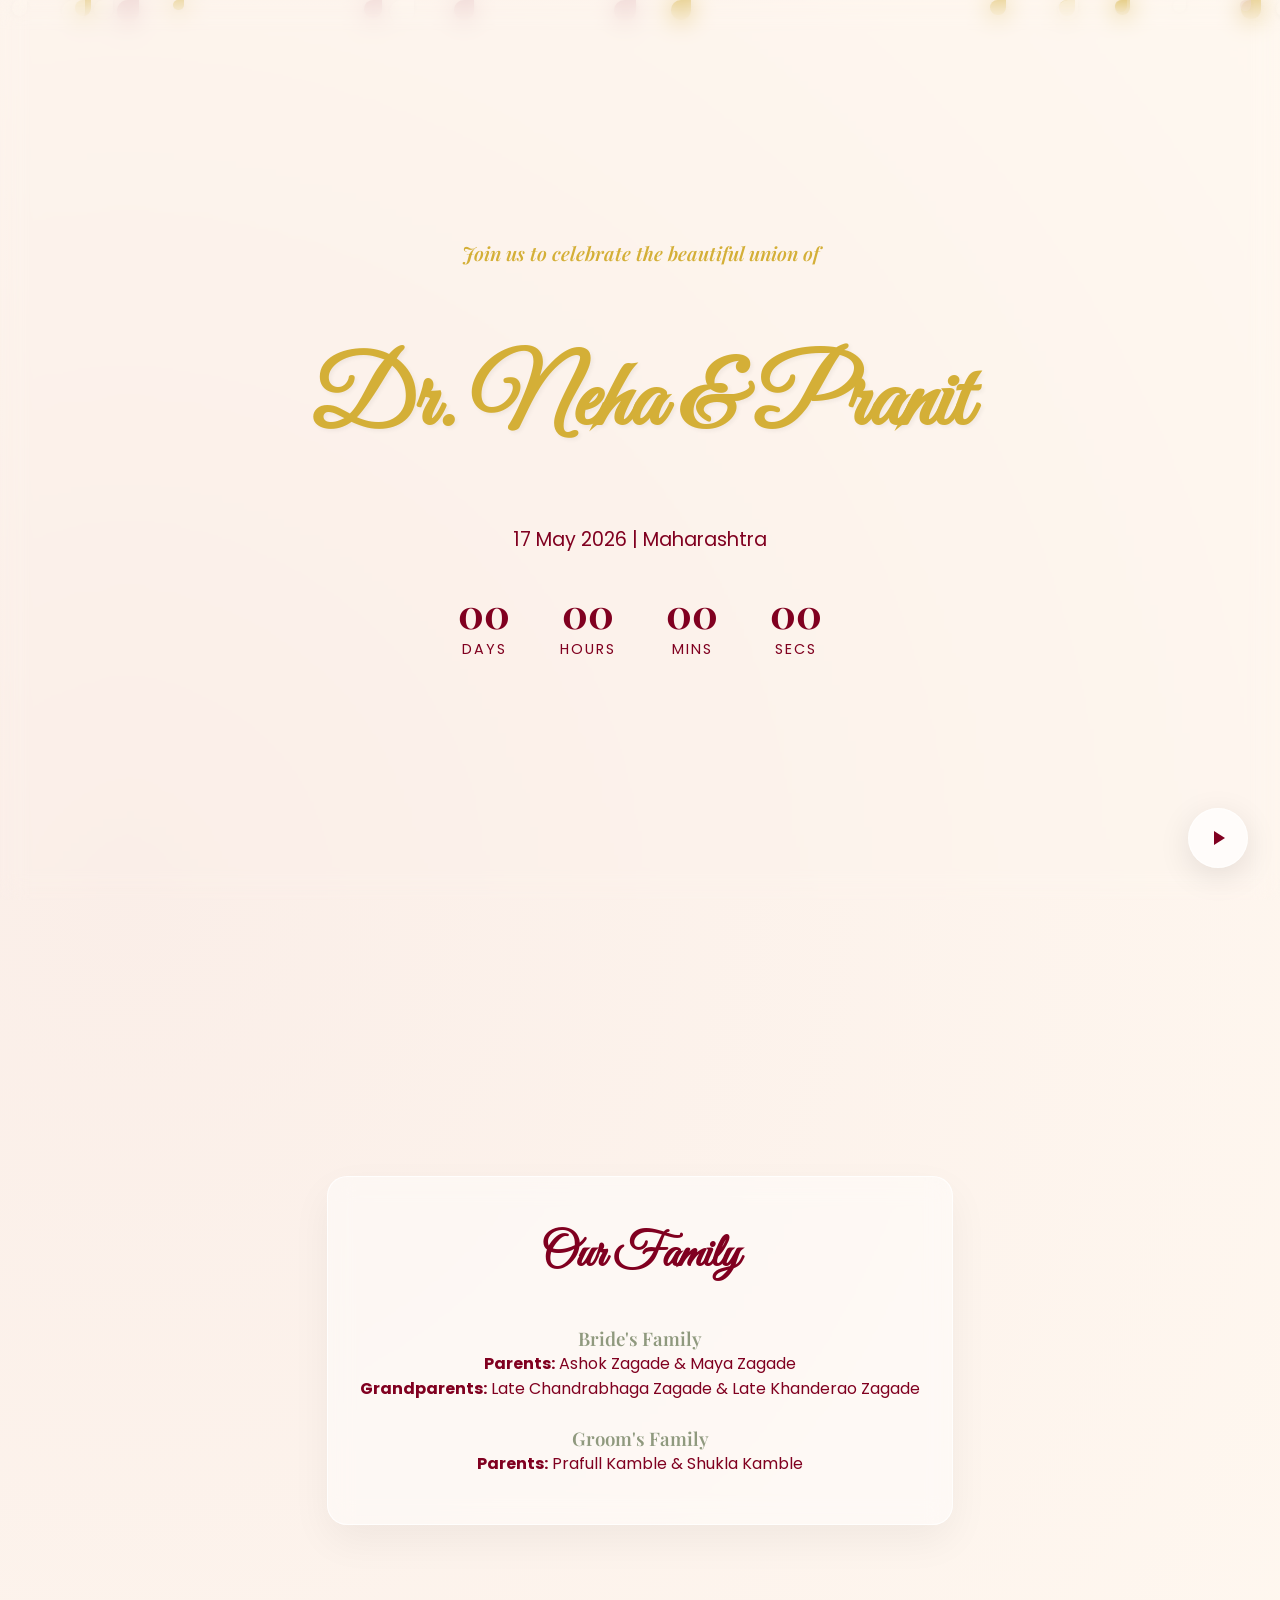
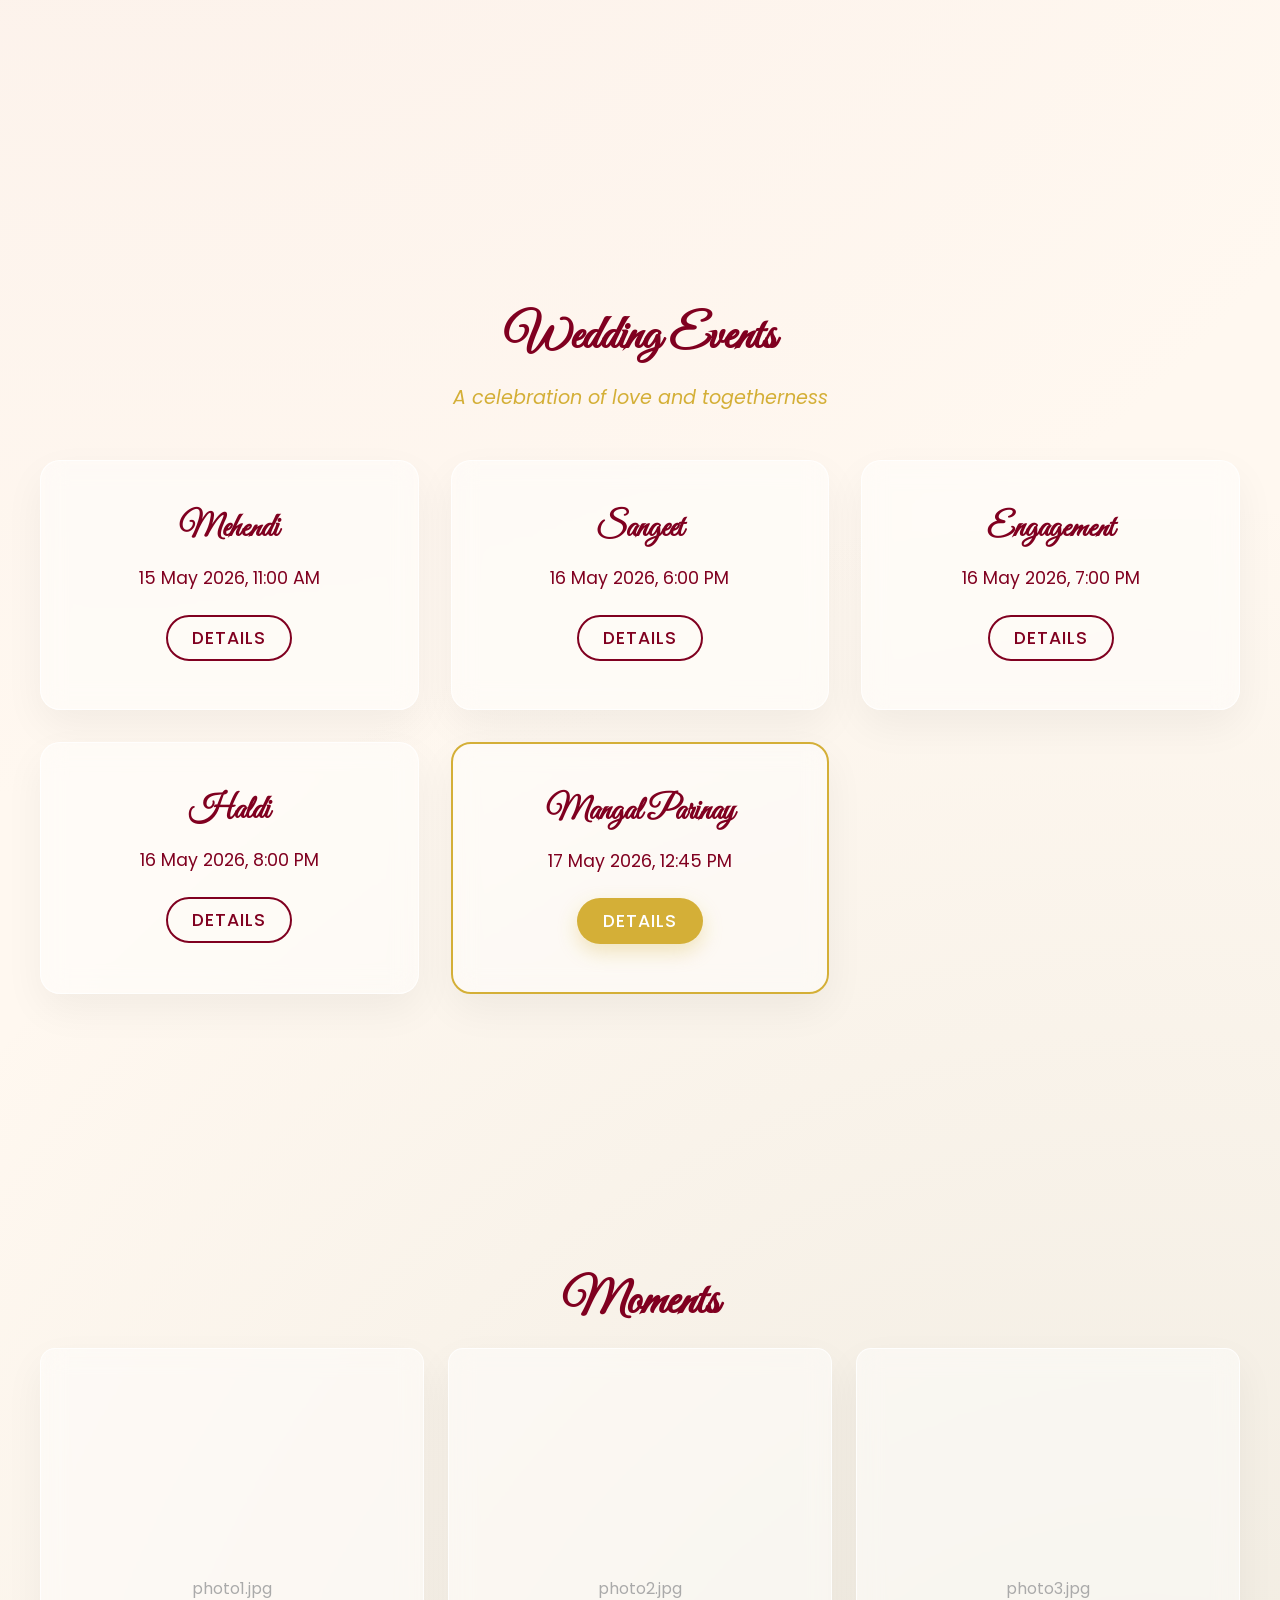
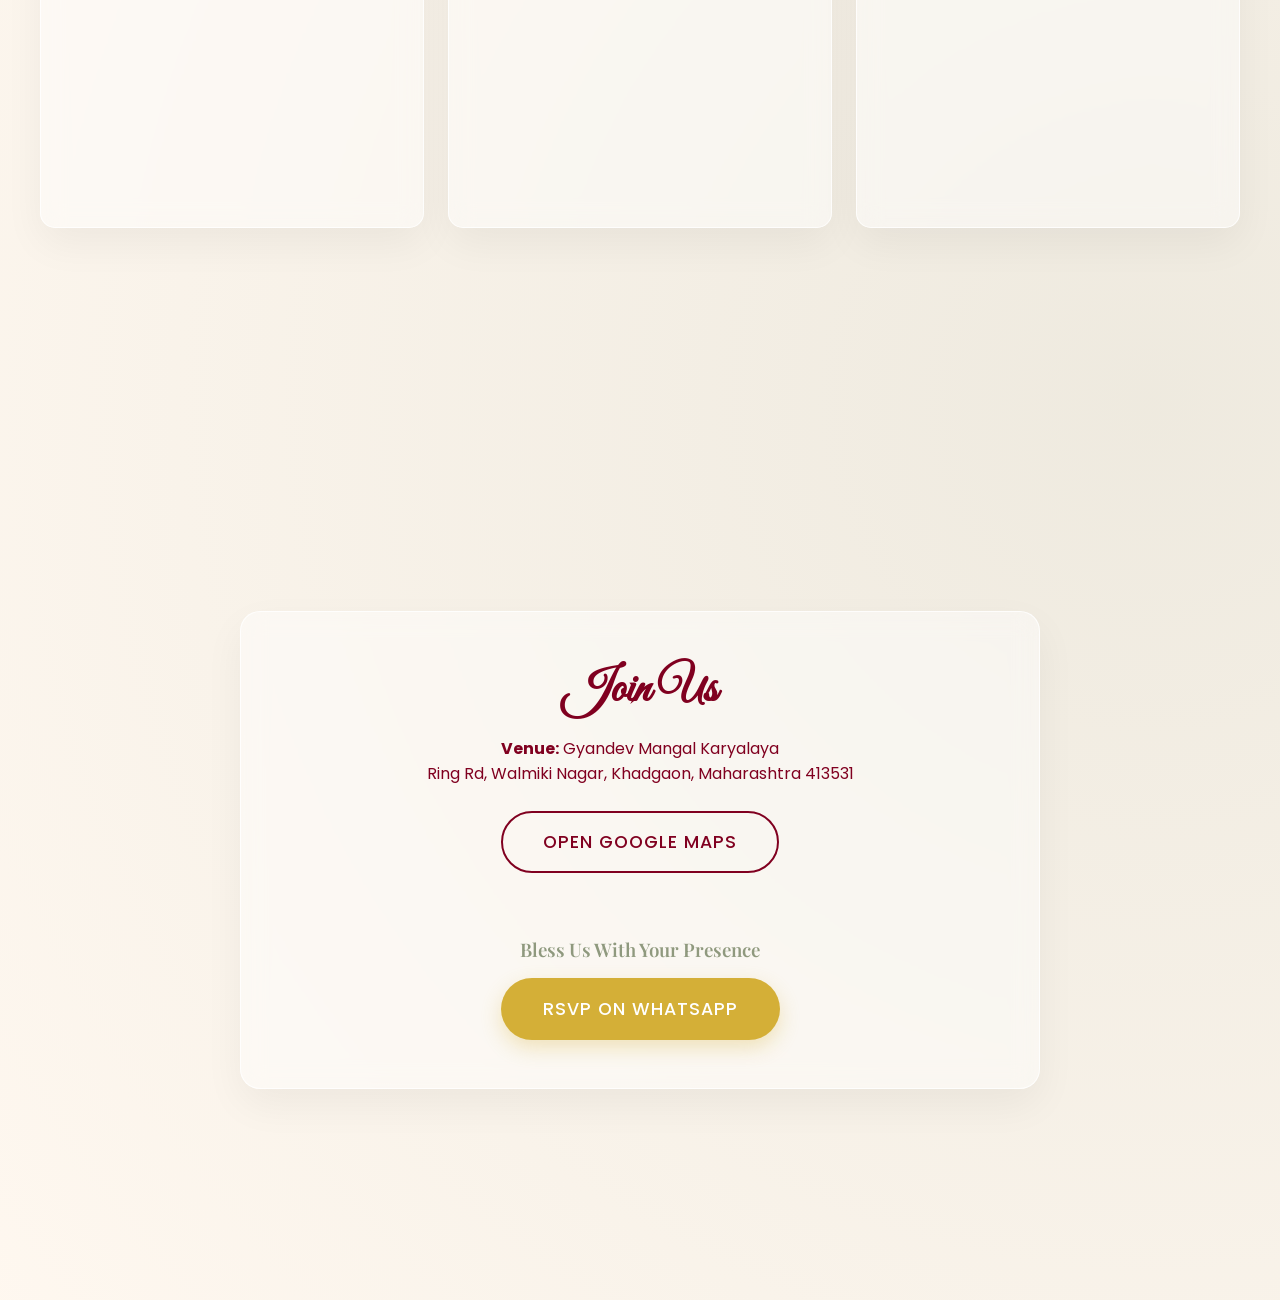
==== index.html @ 06e65f9c "initial" ====
<!DOCTYPE html>
<html lang="en">
<head>
    <meta charset="UTF-8">
    <meta name="viewport" content="width=device-width, initial-scale=1.0">
    <title>Dr. Neha & Pranit - Wedding Invitation</title>
    <link rel="stylesheet" href="css/style.css">
</head>
<body>
    <!-- Floating Petals Canvas -->
    <div id="petals-container"></div>

    <!-- Audio Player -->
    <div id="audio-player">
        <!-- Default: Play Button -->
        <svg viewBox="0 0 24 24"><path d="M8 5v14l11-7z"/></svg>
    </div>
    <!-- Allow user to drop their custom file here -->
    <audio id="bg-music" loop>
        <source src="music/background.mp3" type="audio/mpeg">
        Your browser does not support the audio element.
    </audio>

    <!-- ======== Hero Section ======== -->
    <section class="hero glass-card" style="border:none; border-radius:0; background:transparent; box-shadow:none;">
        <h2 class="section-subtitle reveal">Join us to celebrate the beautiful union of</h2>
        <h1 class="hero-names cursive stagger-text">Dr. Neha & Pranit</h1>
        <p class="reveal" style="font-size: 1.2rem; margin-top:2rem;">17 May 2026 | Maharashtra</p>
        
        <div class="countdown-wrapper reveal">
            <div class="countdown-item">
                <span class="countdown-number" id="days">00</span>
                <span class="countdown-label">Days</span>
            </div>
            <div class="countdown-item">
                <span class="countdown-number" id="hours">00</span>
                <span class="countdown-label">Hours</span>
            </div>
            <div class="countdown-item">
                <span class="countdown-number" id="minutes">00</span>
                <span class="countdown-label">Mins</span>
            </div>
            <div class="countdown-item">
                <span class="countdown-number" id="seconds">00</span>
                <span class="countdown-label">Secs</span>
            </div>
        </div>
    </section>

    <!-- ======== Family Section ======== -->
    <section class="reveal">
        <div class="glass-card text-center" style="max-width: 800px;">
            <h2 class="section-title cursive">Our Family</h2>
            <br>
            <h3 style="color: var(--accent-sage);">Bride's Family</h3>
            <p><strong>Parents:</strong> Ashok Zagade & Maya Zagade</p>
            <p><strong>Grandparents:</strong> Late Chandrabhaga Zagade & Late Khanderao Zagade</p>
            <br>
            <h3 style="color: var(--accent-sage);">Groom's Family</h3>
            <p><strong>Parents:</strong> Prafull Kamble & Shukla Kamble</p>
        </div>
    </section>

    <!-- ======== Events Section ======== -->
    <section class="reveal">
        <h2 class="section-title cursive">Wedding Events</h2>
        <p class="section-subtitle">A celebration of love and togetherness</p>
        
        <div class="events-grid">
            <div class="glass-card event-card">
                <h3 class="cursive">Mehendi</h3>
                <p>15 May 2026, 11:00 AM</p>
                <a href="mehendi.html" class="btn btn-secondary" style="margin-top:1rem; padding: 0.5rem 1.5rem;">Details</a>
            </div>
            <div class="glass-card event-card">
                <h3 class="cursive">Sangeet</h3>
                <p>16 May 2026, 6:00 PM</p>
                <a href="sangeet.html" class="btn btn-secondary" style="margin-top:1rem; padding: 0.5rem 1.5rem;">Details</a>
            </div>
            <div class="glass-card event-card">
                <h3 class="cursive">Engagement</h3>
                <p>16 May 2026, 7:00 PM</p>
                <a href="engagement.html" class="btn btn-secondary" style="margin-top:1rem; padding: 0.5rem 1.5rem;">Details</a>
            </div>
            <div class="glass-card event-card">
                <h3 class="cursive">Haldi</h3>
                <p>16 May 2026, 8:00 PM</p>
                <a href="haldi.html" class="btn btn-secondary" style="margin-top:1rem; padding: 0.5rem 1.5rem;">Details</a>
            </div>
            <div class="glass-card event-card" style="border: 2px solid var(--accent-gold);">
                <h3 class="cursive">Mangal Parinay</h3>
                <p>17 May 2026, 12:45 PM</p>
                <a href="wedding.html" class="btn" style="margin-top:1rem; padding: 0.5rem 1.5rem;">Details</a>
            </div>
        </div>
    </section>

    <!-- ======== Gallery Section ======== -->
    <section class="reveal">
        <h2 class="section-title cursive">Moments</h2>
        <div class="gallery-grid" id="gallery-container">
            <!-- Placeholders -->
            <div class="glass-card gallery-item" style="display:flex; justify-content:center; align-items:center;">
                <span style="color:#aaa;">photo1.jpg</span>
            </div>
            <div class="glass-card gallery-item" style="display:flex; justify-content:center; align-items:center;">
                <span style="color:#aaa;">photo2.jpg</span>
            </div>
            <div class="glass-card gallery-item" style="display:flex; justify-content:center; align-items:center;">
                <span style="color:#aaa;">photo3.jpg</span>
            </div>
        </div>
    </section>

    <!-- ======== Location & RSVP ======== -->
    <section class="reveal text-center">
        <div class="glass-card" style="max-width: 800px; width: 100%;">
            <h2 class="section-title cursive">Join Us</h2>
            <p><strong>Venue:</strong> Gyandev Mangal Karyalaya<br> Ring Rd, Walmiki Nagar, Khadgaon, Maharashtra 413531</p>
            
            <br>
            <a href="https://share.google/0qYRnwXA4WcKSzz0n" target="_blank" class="btn btn-secondary" style="margin-bottom: 2rem;">Open Google Maps</a>
            <br>
            
            <h3 style="margin: 2rem 0 1rem; color: var(--accent-sage);">Bless Us With Your Presence</h3>
            <a href="#" id="rsvp-btn" class="btn">RSVP on WhatsApp</a>
        </div>
    </section>

    <script src="js/config.js"></script>
    <script src="js/script.js"></script>
</body>
</html>
---- css/style.css ----
@import url('https://fonts.googleapis.com/css2?family=Great+Vibes&family=Playfair+Display:ital,wght@0,400;0,600;0,700;1,400&family=Poppins:wght@300;400;500;600&display=swap');

:root {
    --bg-color: #FFF8F0;
    --primary-color: #800020; /* Deep Burgundy */
    --accent-gold:  #D4AF37;
    --accent-blush: #E8C7C8;
    --accent-sage:  #8F997E;
    
    --font-heading: 'Playfair Display', serif;
    --font-cursive: 'Great Vibes', cursive;
    --font-body: 'Poppins', sans-serif;
}

* {
    margin: 0;
    padding: 0;
    box-sizing: border-box;
}

html {
    scroll-behavior: smooth;
    overflow-x: hidden;
}

body {
    font-family: var(--font-body);
    background-color: var(--bg-color);
    color: var(--primary-color);
    overflow-x: hidden;
    position: relative;
    /* Soft floral radial gradients for emotional ambiance */
    background-image: 
        radial-gradient(circle at 10% 20%, rgba(232, 199, 200, 0.2) 0%, transparent 40%),
        radial-gradient(circle at 90% 80%, rgba(143, 153, 126, 0.15) 0%, transparent 40%);
}

/* Glassmorphism Utilities */
.glass-card {
    background: rgba(255, 255, 255, 0.45);
    backdrop-filter: blur(12px);
    -webkit-backdrop-filter: blur(12px);
    border: 1px solid rgba(255, 255, 255, 0.8);
    box-shadow: 0 16px 40px rgba(0, 0, 0, 0.05);
    border-radius: 20px;
    padding: 3rem 2rem;
}

/* Typography */
h1, h2, h3 {
    font-family: var(--font-heading);
    font-weight: 600;
}

.cursive {
    font-family: var(--font-cursive);
    color: var(--accent-gold);
}

.text-center { text-align: center; }

/* Sections */
section {
    min-height: 100vh;
    padding: 6rem 2rem;
    position: relative;
    display: flex;
    flex-direction: column;
    justify-content: center;
    align-items: center;
    z-index: 2;
}

.section-title {
    font-size: 3rem;
    margin-bottom: 1rem;
    color: var(--primary-color);
}

.section-subtitle {
    font-size: 1.2rem;
    margin-bottom: 3rem;
    color: var(--accent-gold);
    font-style: italic;
}

/* Hero Section */
.hero {
    min-height: 100vh;
    text-align: center;
}

.hero-names {
    font-size: 6rem;
    line-height: 1.2;
    margin: 2rem 0;
    text-shadow: 2px 2px 4px rgba(0,0,0,0.05);
}

.stagger-text span {
    display: inline-block;
    opacity: 0;
    transform: translateY(20px);
    animation: fadeInUp 0.8s ease forwards;
}

@keyframes fadeInUp {
    to {
        opacity: 1;
        transform: translateY(0);
    }
}

/* Countdown */
.countdown-wrapper {
    display: flex;
    gap: 1.5rem;
    justify-content: center;
    margin-top: 2rem;
}
.countdown-item {
    display: flex;
    flex-direction: column;
    align-items: center;
    min-width: 80px;
}
.countdown-number {
    font-size: 2.5rem;
    font-family: var(--font-heading);
    color: var(--primary-color);
    font-weight: 700;
}
.countdown-label {
    font-size: 0.9rem;
    text-transform: uppercase;
    letter-spacing: 2px;
}

/* Events Grid */
.events-grid {
    display: grid;
    grid-template-columns: repeat(auto-fit, minmax(300px, 1fr));
    gap: 2rem;
    width: 100%;
    max-width: 1200px;
}

.event-card {
    transition: transform 0.4s ease, box-shadow 0.4s ease;
    text-align: center;
}

.event-card:hover {
    transform: translateY(-10px);
    box-shadow: 0 20px 40px rgba(0, 0, 0, 0.08);
}

.event-card h3 {
    font-size: 2rem;
    margin-bottom: 1rem;
    color: var(--primary-color);
}
.event-card p {
    margin-bottom: 0.5rem;
    font-size: 1.1rem;
}

/* Buttons */
.btn {
    display: inline-block;
    padding: 1rem 2.5rem;
    background: var(--accent-gold);
    color: #fff;
    text-decoration: none;
    border-radius: 50px;
    font-size: 1.1rem;
    font-weight: 500;
    letter-spacing: 1px;
    text-transform: uppercase;
    transition: all 0.3s ease;
    border: 2px solid transparent;
    cursor: pointer;
    box-shadow: 0 8px 20px rgba(212, 175, 55, 0.3);
}

.btn:hover {
    background: transparent;
    color: var(--accent-gold);
    border-color: var(--accent-gold);
    box-shadow: none;
}

.btn-secondary {
    background: transparent;
    color: var(--primary-color);
    border-color: var(--primary-color);
    box-shadow: none;
}

.btn-secondary:hover {
    background: var(--primary-color);
    color: #fff;
}

/* Gallery */
.gallery-grid {
    display: grid;
    grid-template-columns: repeat(auto-fit, minmax(280px, 1fr));
    gap: 1.5rem;
    width: 100%;
    max-width: 1200px;
}
.gallery-item {
    aspect-ratio: 4/5;
    border-radius: 15px;
    overflow: hidden;
    position: relative;
    cursor: pointer;
}
.gallery-item img {
    width: 100%;
    height: 100%;
    object-fit: cover;
    transition: transform 0.6s ease;
}
.gallery-item:hover img {
    transform: scale(1.05);
}

/* Floating Petals Canvas / Logic */
#petals-container {
    position: fixed;
    top: 0; left: 0; width: 100%; height: 100%;
    pointer-events: none;
    z-index: 1;
    overflow: hidden;
}

.petal {
    position: absolute;
    background-size: cover;
    opacity: 0.7;
    animation: drift linear infinite;
}

@keyframes drift {
    0% { transform: translateY(-5vh) rotate(0deg) scale(0.8); opacity: 0; }
    10% { opacity: 0.7; }
    90% { opacity: 0.7; }
    100% { transform: translateY(110vh) rotate(360deg) scale(1.2); opacity: 0; }
}

/* Scroll Revel Animations */
.reveal {
    opacity: 0;
    transform: translateY(50px);
    transition: all 1s cubic-bezier(0.5, 0, 0, 1);
}

.reveal.active {
    opacity: 1;
    transform: translateY(0);
}

/* Audio Player */
#audio-player {
    position: fixed;
    bottom: 2rem;
    right: 2rem;
    z-index: 99;
    border-radius: 50%;
    width: 60px;
    height: 60px;
    background: var(--glass-bg, rgba(255, 255, 255, 0.7));
    backdrop-filter: blur(8px);
    border: 1px solid rgba(255,255,255,0.6);
    display: flex;
    justify-content: center;
    align-items: center;
    cursor: pointer;
    box-shadow: 0 8px 32px rgba(0,0,0,0.1);
    transition: transform 0.3s ease;
}
#audio-player:hover {
    transform: scale(1.1);
}
#audio-player svg {
    width: 24px;
    fill: var(--primary-color);
}

/* Maps */
.map-container {
    width: 100%;
    max-width: 800px;
    margin: 2rem auto;
    border-radius: 20px;
    overflow: hidden;
}

/* Responsive */
@media (max-width: 768px) {
    .hero-names { font-size: 4rem; }
    .section-title { font-size: 2.2rem; }
    .countdown-number { font-size: 1.8rem; }
    section { padding: 4rem 1.5rem; }
}

/* prefers-reduced-motion */
@media (prefers-reduced-motion: reduce) {
    * {
        animation-duration: 0.01ms !important;
        animation-iteration-count: 1 !important;
        transition-duration: 0.01ms !important;
        scroll-behavior: auto !important;
    }
    .petal {
        display: none !important;
    }
}
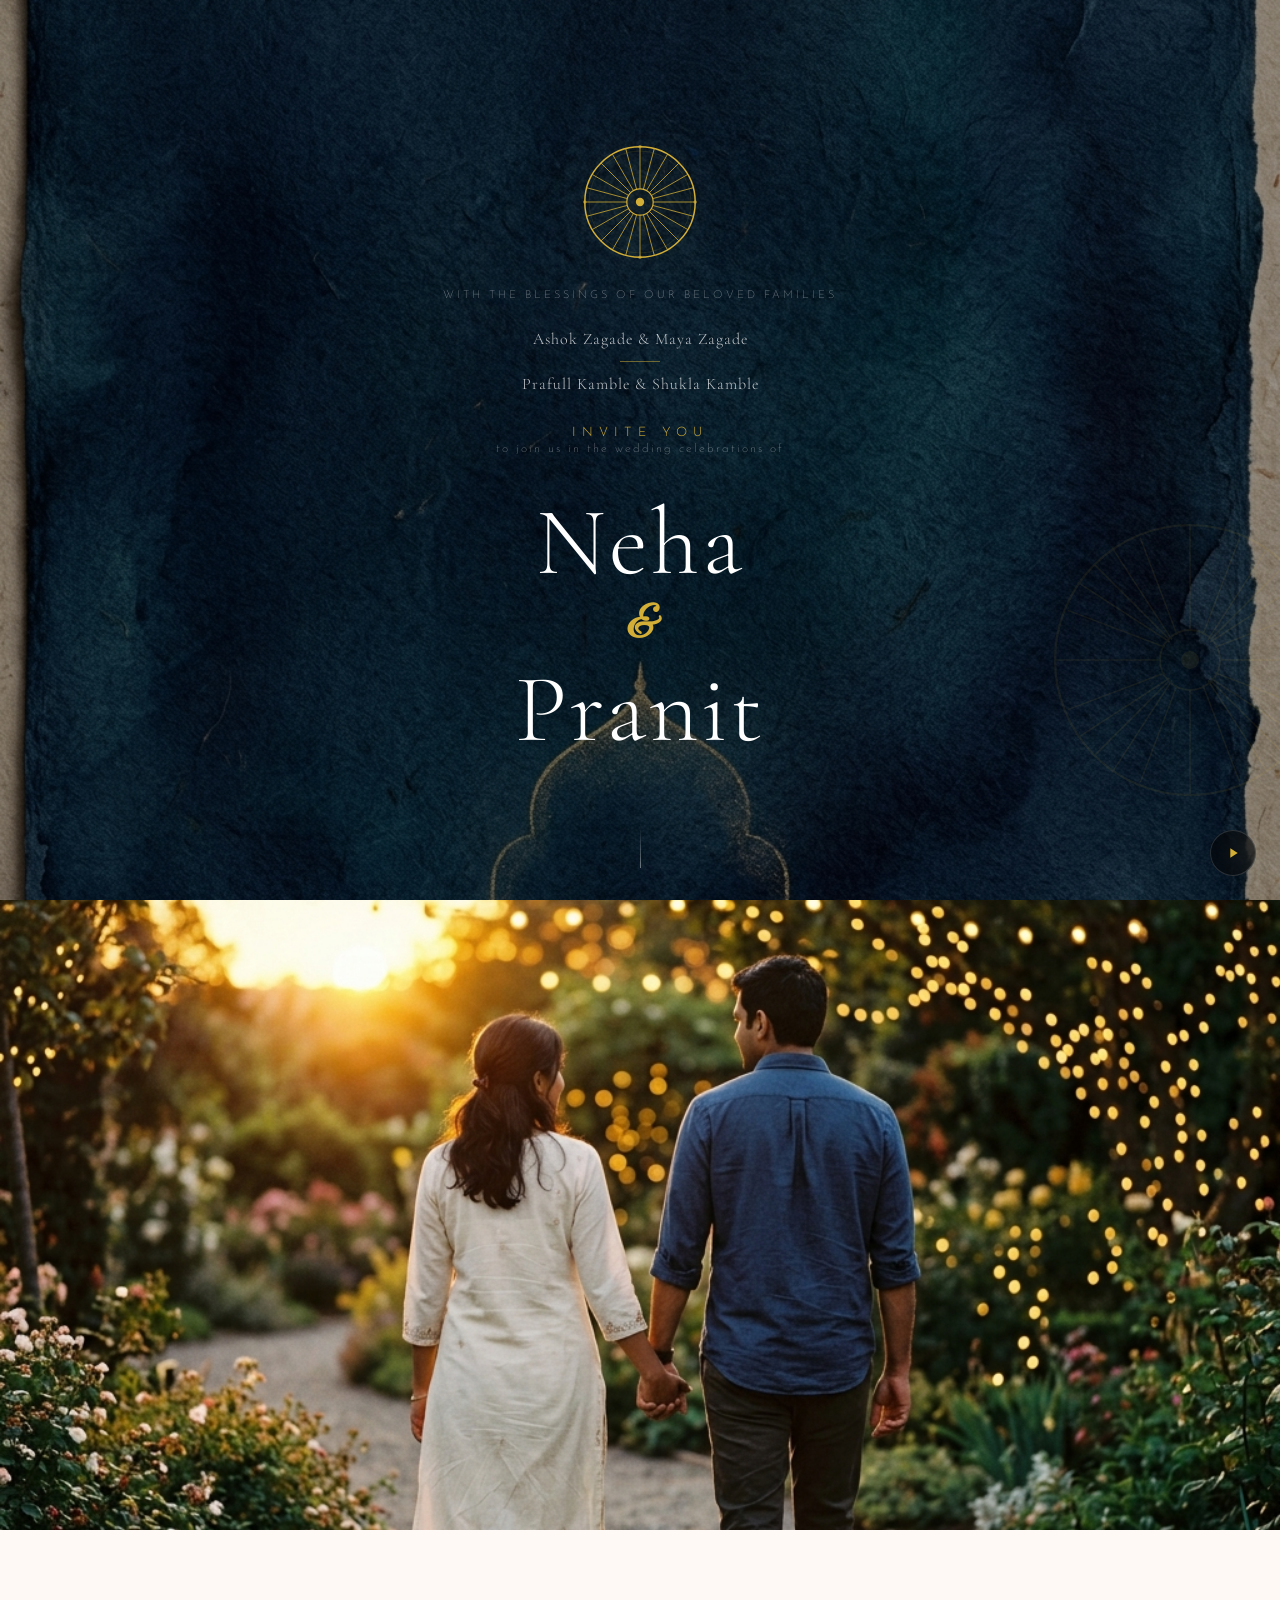
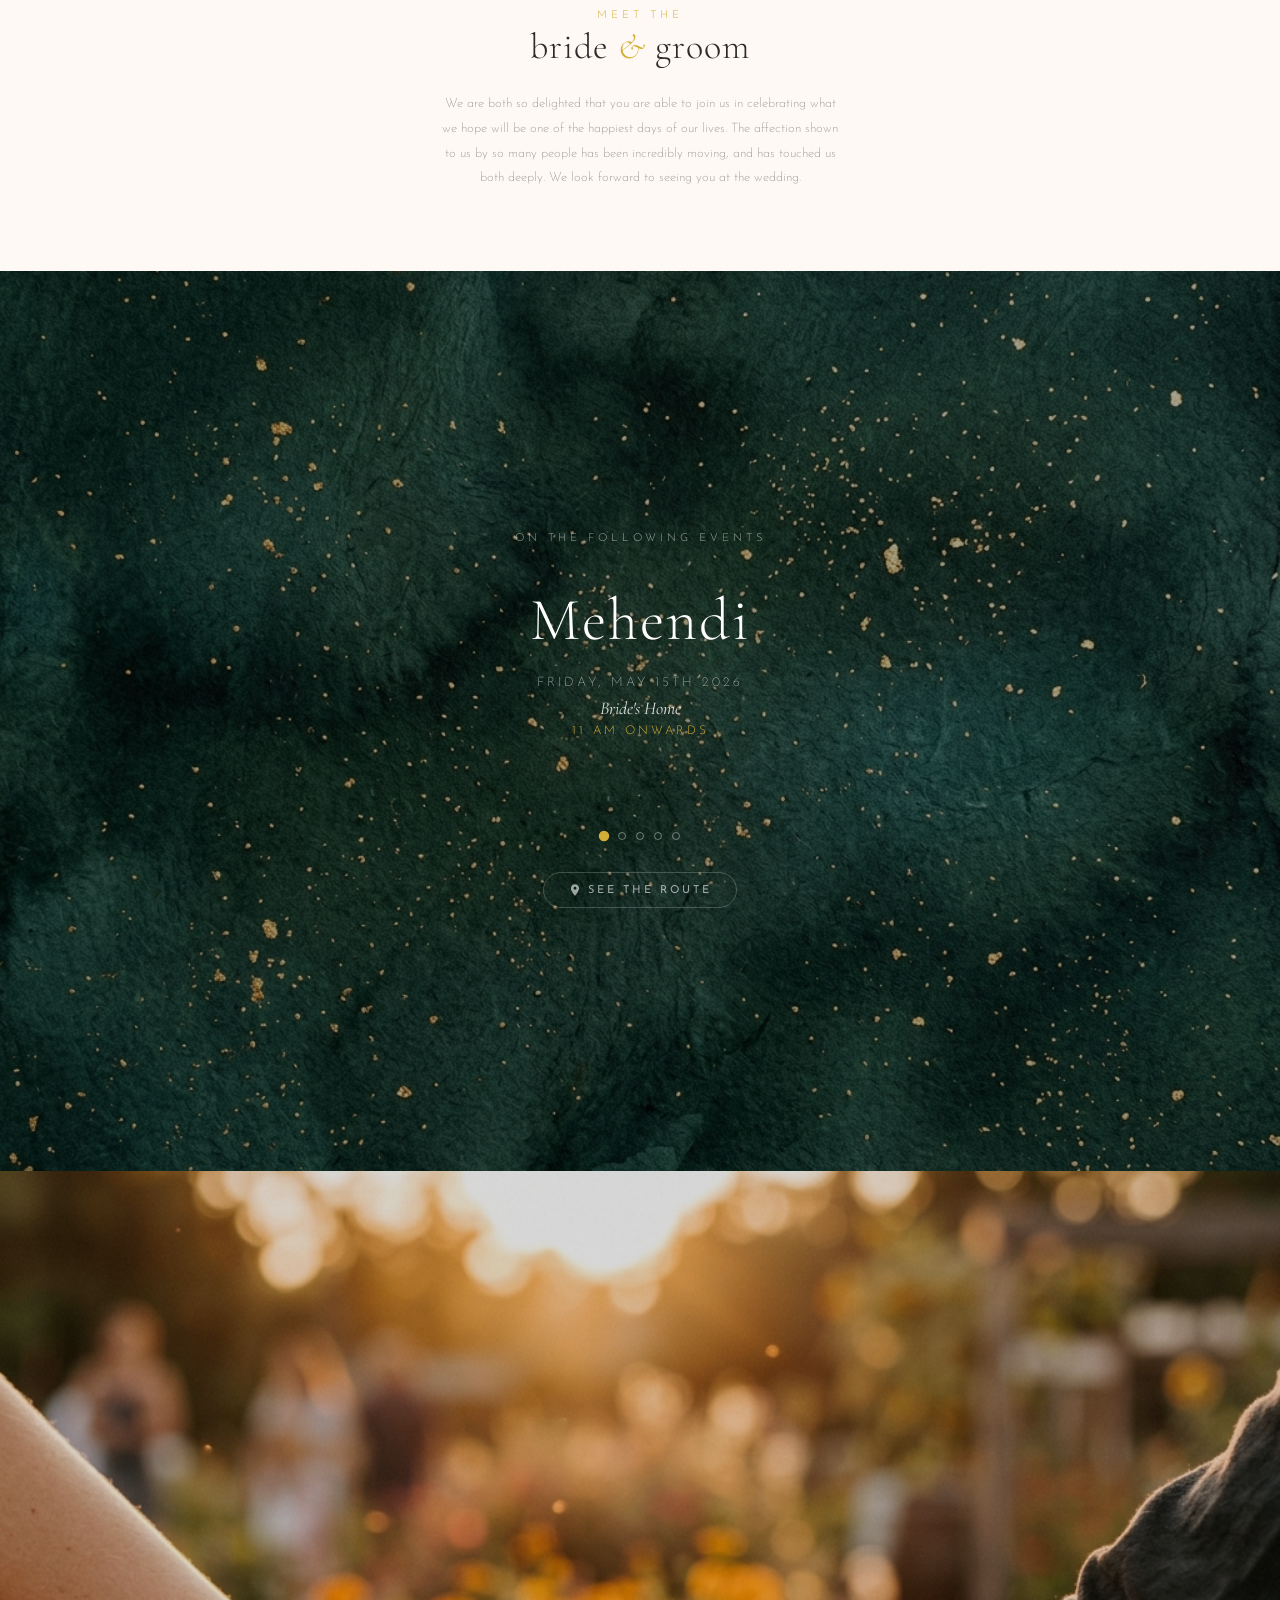
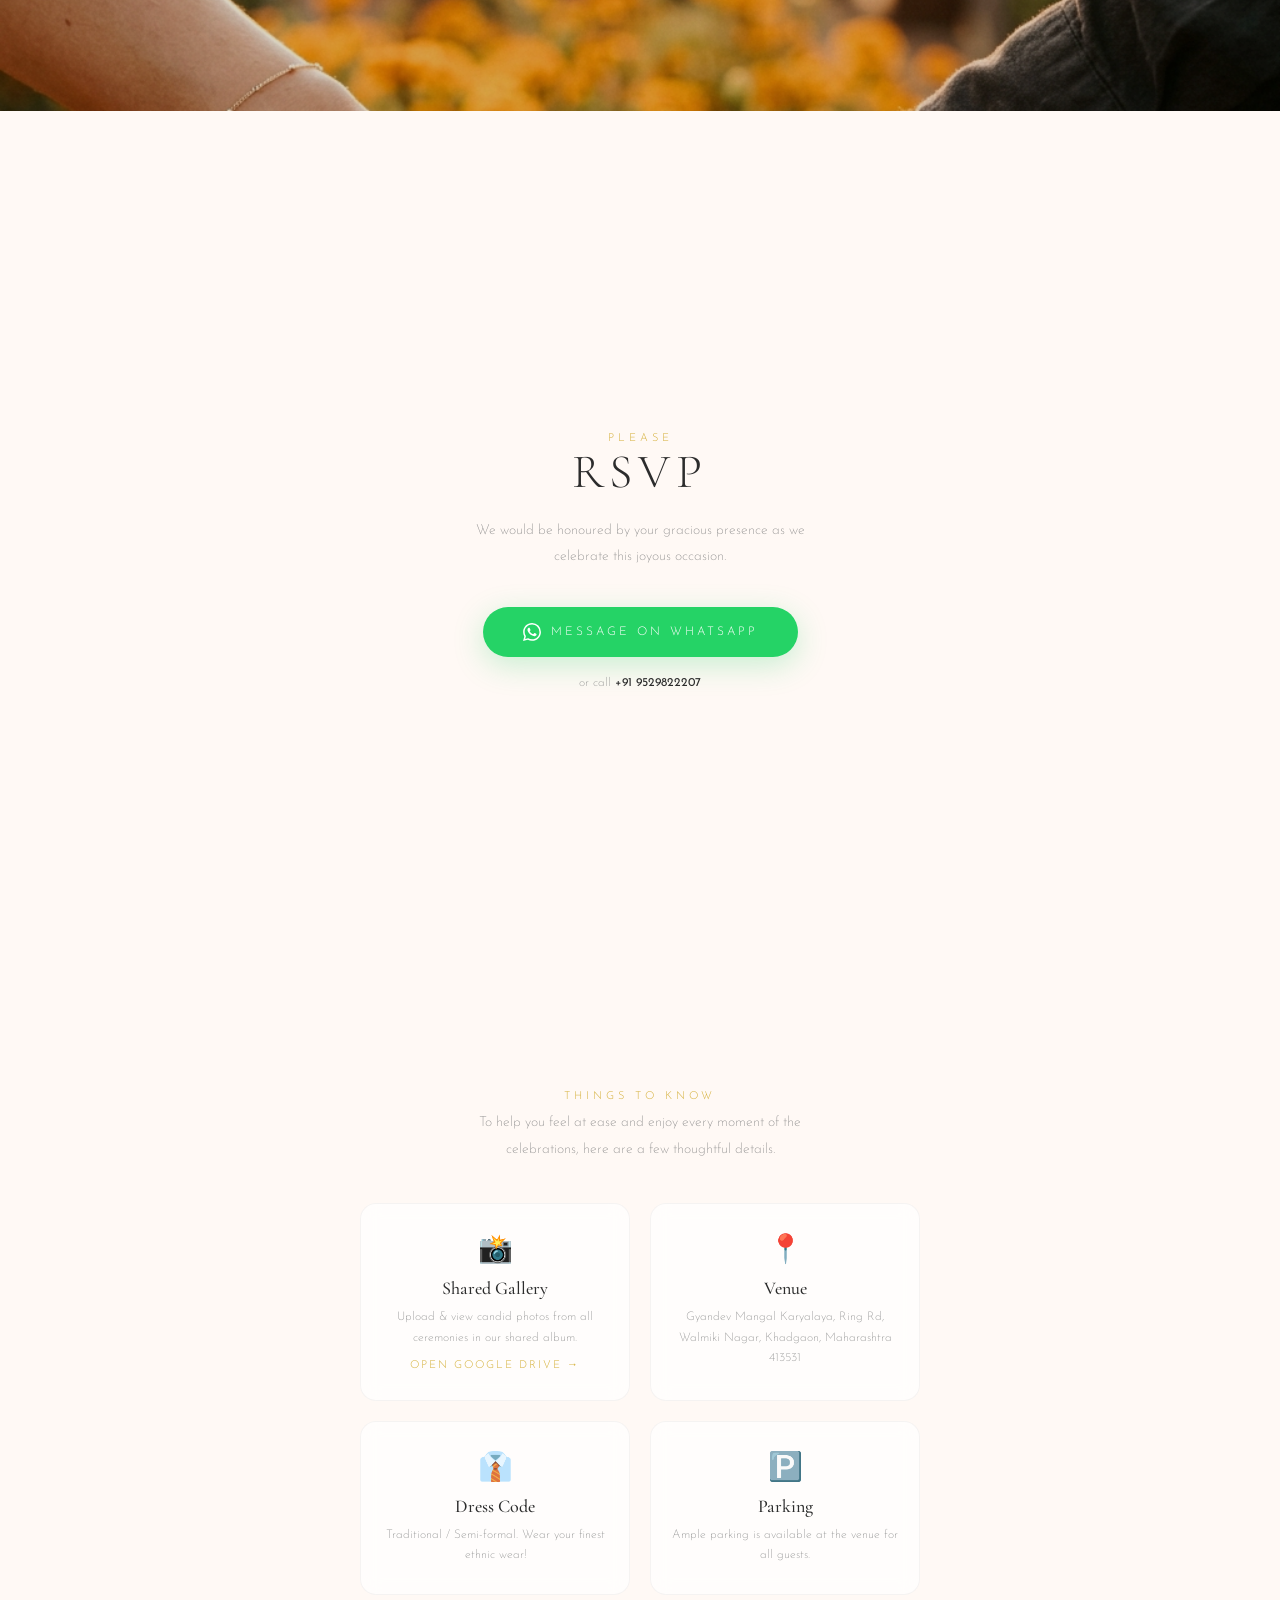
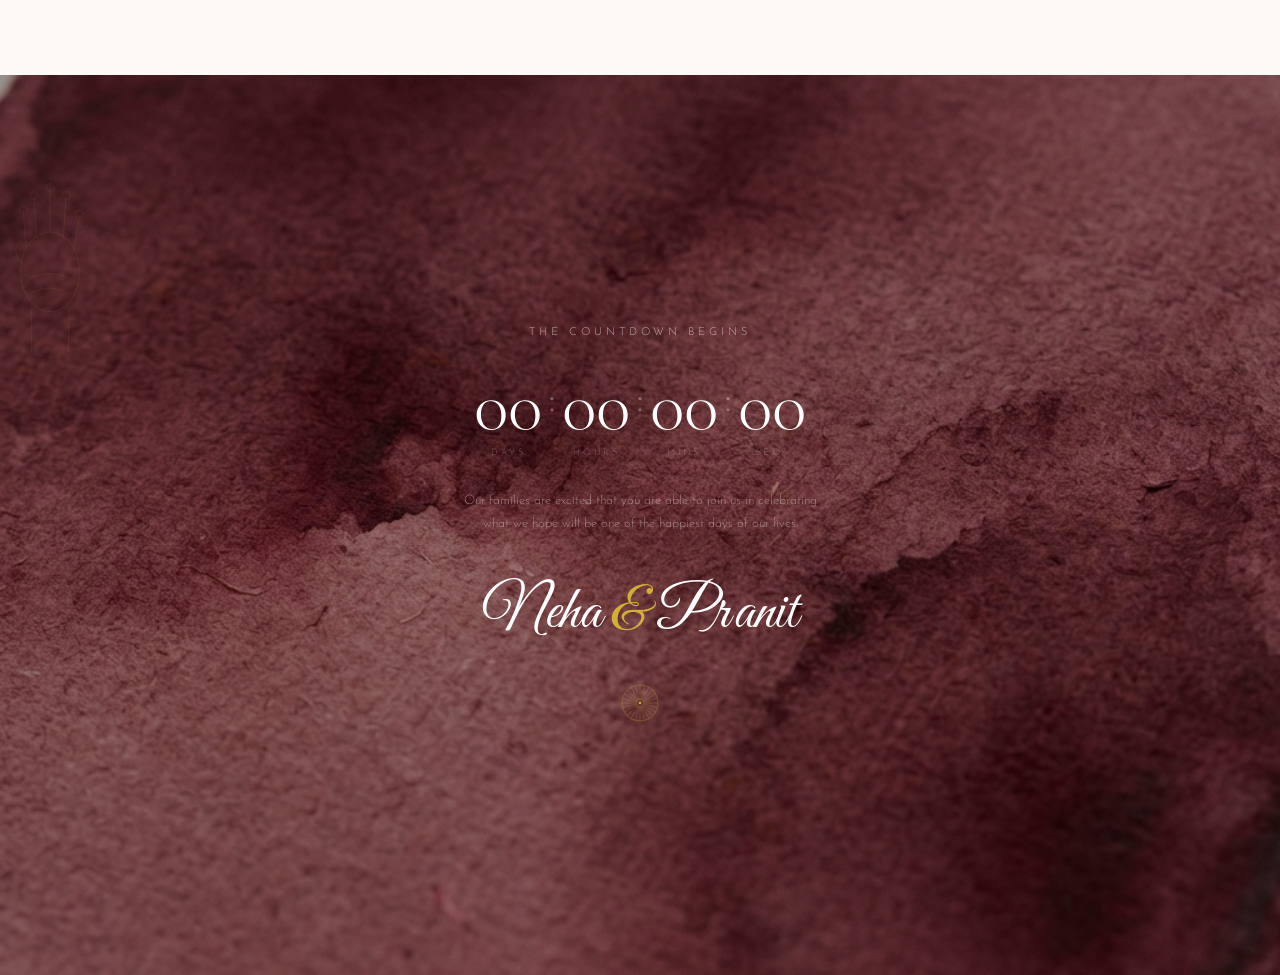
==== commit 3b64b9d3: "initial" ====
--- a/index.html
+++ b/index.html
@@ -3,127 +3,376 @@
 <head>
     <meta charset="UTF-8">
     <meta name="viewport" content="width=device-width, initial-scale=1.0">
-    <title>Dr. Neha & Pranit - Wedding Invitation</title>
+    <title>Neha & Pranit — Wedding Celebration</title>
+    <meta name="description" content="You are cordially invited to celebrate the wedding of Neha & Pranit. May 2026, Maharashtra.">
+    <link rel="preconnect" href="https://fonts.googleapis.com">
+    <link rel="preconnect" href="https://fonts.gstatic.com" crossorigin>
+    <link href="https://fonts.googleapis.com/css2?family=Cormorant+Garamond:ital,wght@0,300;0,400;0,500;0,600;1,300;1,400&family=Josefin+Sans:wght@200;300;400&family=Great+Vibes&display=swap" rel="stylesheet">
     <link rel="stylesheet" href="css/style.css">
 </head>
 <body>
-    <!-- Floating Petals Canvas -->
-    <div id="petals-container"></div>
-
-    <!-- Audio Player -->
-    <div id="audio-player">
-        <!-- Default: Play Button -->
-        <svg viewBox="0 0 24 24"><path d="M8 5v14l11-7z"/></svg>
+
+    <!-- Floating Petals -->
+    <div id="petals-container" aria-hidden="true"></div>
+
+    <!-- Lightbox -->
+    <div id="lightbox" class="lightbox" aria-hidden="true">
+        <button class="lightbox-close" id="lightbox-close" aria-label="Close">&times;</button>
+        <img id="lightbox-img" src="" alt="">
     </div>
-    <!-- Allow user to drop their custom file here -->
+
+    <!-- Music Toggle -->
+    <button id="audio-toggle" class="music-btn" aria-label="Toggle music">
+        <svg class="music-icon music-icon--play" viewBox="0 0 24 24"><path d="M8 5v14l11-7z"/></svg>
+        <svg class="music-icon music-icon--pause" viewBox="0 0 24 24" style="display:none"><path d="M6 19h4V5H6v14zm8-14v14h4V5h-4z"/></svg>
+    </button>
     <audio id="bg-music" loop>
         <source src="music/background.mp3" type="audio/mpeg">
-        Your browser does not support the audio element.
     </audio>
 
-    <!-- ======== Hero Section ======== -->
-    <section class="hero glass-card" style="border:none; border-radius:0; background:transparent; box-shadow:none;">
-        <h2 class="section-subtitle reveal">Join us to celebrate the beautiful union of</h2>
-        <h1 class="hero-names cursive stagger-text">Dr. Neha & Pranit</h1>
-        <p class="reveal" style="font-size: 1.2rem; margin-top:2rem;">17 May 2026 | Maharashtra</p>
-        
-        <div class="countdown-wrapper reveal">
-            <div class="countdown-item">
-                <span class="countdown-number" id="days">00</span>
-                <span class="countdown-label">Days</span>
-            </div>
-            <div class="countdown-item">
-                <span class="countdown-number" id="hours">00</span>
-                <span class="countdown-label">Hours</span>
-            </div>
-            <div class="countdown-item">
-                <span class="countdown-number" id="minutes">00</span>
-                <span class="countdown-label">Mins</span>
-            </div>
-            <div class="countdown-item">
-                <span class="countdown-number" id="seconds">00</span>
-                <span class="countdown-label">Secs</span>
-            </div>
-        </div>
-    </section>
-
-    <!-- ======== Family Section ======== -->
-    <section class="reveal">
-        <div class="glass-card text-center" style="max-width: 800px;">
-            <h2 class="section-title cursive">Our Family</h2>
-            <br>
-            <h3 style="color: var(--accent-sage);">Bride's Family</h3>
-            <p><strong>Parents:</strong> Ashok Zagade & Maya Zagade</p>
-            <p><strong>Grandparents:</strong> Late Chandrabhaga Zagade & Late Khanderao Zagade</p>
-            <br>
-            <h3 style="color: var(--accent-sage);">Groom's Family</h3>
-            <p><strong>Parents:</strong> Prafull Kamble & Shukla Kamble</p>
-        </div>
-    </section>
-
-    <!-- ======== Events Section ======== -->
-    <section class="reveal">
-        <h2 class="section-title cursive">Wedding Events</h2>
-        <p class="section-subtitle">A celebration of love and togetherness</p>
-        
-        <div class="events-grid">
-            <div class="glass-card event-card">
-                <h3 class="cursive">Mehendi</h3>
-                <p>15 May 2026, 11:00 AM</p>
-                <a href="mehendi.html" class="btn btn-secondary" style="margin-top:1rem; padding: 0.5rem 1.5rem;">Details</a>
-            </div>
-            <div class="glass-card event-card">
-                <h3 class="cursive">Sangeet</h3>
-                <p>16 May 2026, 6:00 PM</p>
-                <a href="sangeet.html" class="btn btn-secondary" style="margin-top:1rem; padding: 0.5rem 1.5rem;">Details</a>
-            </div>
-            <div class="glass-card event-card">
-                <h3 class="cursive">Engagement</h3>
-                <p>16 May 2026, 7:00 PM</p>
-                <a href="engagement.html" class="btn btn-secondary" style="margin-top:1rem; padding: 0.5rem 1.5rem;">Details</a>
-            </div>
-            <div class="glass-card event-card">
-                <h3 class="cursive">Haldi</h3>
-                <p>16 May 2026, 8:00 PM</p>
-                <a href="haldi.html" class="btn btn-secondary" style="margin-top:1rem; padding: 0.5rem 1.5rem;">Details</a>
-            </div>
-            <div class="glass-card event-card" style="border: 2px solid var(--accent-gold);">
-                <h3 class="cursive">Mangal Parinay</h3>
-                <p>17 May 2026, 12:45 PM</p>
-                <a href="wedding.html" class="btn" style="margin-top:1rem; padding: 0.5rem 1.5rem;">Details</a>
-            </div>
-        </div>
-    </section>
-
-    <!-- ======== Gallery Section ======== -->
-    <section class="reveal">
-        <h2 class="section-title cursive">Moments</h2>
-        <div class="gallery-grid" id="gallery-container">
-            <!-- Placeholders -->
-            <div class="glass-card gallery-item" style="display:flex; justify-content:center; align-items:center;">
-                <span style="color:#aaa;">photo1.jpg</span>
-            </div>
-            <div class="glass-card gallery-item" style="display:flex; justify-content:center; align-items:center;">
-                <span style="color:#aaa;">photo2.jpg</span>
-            </div>
-            <div class="glass-card gallery-item" style="display:flex; justify-content:center; align-items:center;">
-                <span style="color:#aaa;">photo3.jpg</span>
-            </div>
-        </div>
-    </section>
-
-    <!-- ======== Location & RSVP ======== -->
-    <section class="reveal text-center">
-        <div class="glass-card" style="max-width: 800px; width: 100%;">
-            <h2 class="section-title cursive">Join Us</h2>
-            <p><strong>Venue:</strong> Gyandev Mangal Karyalaya<br> Ring Rd, Walmiki Nagar, Khadgaon, Maharashtra 413531</p>
-            
-            <br>
-            <a href="https://share.google/0qYRnwXA4WcKSzz0n" target="_blank" class="btn btn-secondary" style="margin-bottom: 2rem;">Open Google Maps</a>
-            <br>
-            
-            <h3 style="margin: 2rem 0 1rem; color: var(--accent-sage);">Bless Us With Your Presence</h3>
-            <a href="#" id="rsvp-btn" class="btn">RSVP on WhatsApp</a>
+    <!-- ═══════════════════════════════════════════
+         SCREEN 1 — HERO / OPENING
+         ═══════════════════════════════════════════ -->
+    <section class="screen screen--hero" id="hero">
+        <div class="screen__bg" style="background-image:url('images/hero-texture.png')"></div>
+        <div class="screen__overlay"></div>
+
+        <!-- Ashoka Chakra watermark -->
+        <div class="watermark watermark--hero" aria-hidden="true">
+            <svg viewBox="0 0 200 200" class="ashoka-chakra">
+                <circle cx="100" cy="100" r="90" fill="none" stroke="currentColor" stroke-width="1.5"/>
+                <circle cx="100" cy="100" r="20" fill="none" stroke="currentColor" stroke-width="1.2"/>
+                <circle cx="100" cy="100" r="6" fill="currentColor"/>
+                <!-- 24 spokes of Ashoka Chakra -->
+                <g stroke="currentColor" stroke-width="1">
+                    <line x1="100" y1="10" x2="100" y2="80"/>
+                    <line x1="100" y1="120" x2="100" y2="190"/>
+                    <line x1="10" y1="100" x2="80" y2="100"/>
+                    <line x1="120" y1="100" x2="190" y2="100"/>
+                    <line x1="36.4" y1="36.4" x2="85.9" y2="85.9"/>
+                    <line x1="114.1" y1="114.1" x2="163.6" y2="163.6"/>
+                    <line x1="163.6" y1="36.4" x2="114.1" y2="85.9"/>
+                    <line x1="85.9" y1="114.1" x2="36.4" y2="163.6"/>
+                    <line x1="66.9" y1="18.6" x2="91.3" y2="83"/>
+                    <line x1="108.7" y1="117" x2="133.1" y2="181.4"/>
+                    <line x1="133.1" y1="18.6" x2="108.7" y2="83"/>
+                    <line x1="91.3" y1="117" x2="66.9" y2="181.4"/>
+                    <line x1="18.6" y1="66.9" x2="83" y2="91.3"/>
+                    <line x1="117" y1="108.7" x2="181.4" y2="133.1"/>
+                    <line x1="18.6" y1="133.1" x2="83" y2="108.7"/>
+                    <line x1="117" y1="91.3" x2="181.4" y2="66.9"/>
+                    <line x1="48.2" y1="25.2" x2="88" y2="86.5"/>
+                    <line x1="112" y1="113.5" x2="151.8" y2="174.8"/>
+                    <line x1="151.8" y1="25.2" x2="112" y2="86.5"/>
+                    <line x1="88" y1="113.5" x2="48.2" y2="174.8"/>
+                    <line x1="25.2" y1="48.2" x2="86.5" y2="88"/>
+                    <line x1="113.5" y1="112" x2="174.8" y2="151.8"/>
+                    <line x1="25.2" y1="151.8" x2="86.5" y2="112"/>
+                    <line x1="113.5" y1="88" x2="174.8" y2="48.2"/>
+                </g>
+            </svg>
+        </div>
+
+        <div class="hero__content">
+            <!-- Dhamma Chakra — prominent at the top -->
+            <div class="hero-dhamma-chakra anim-up" data-delay="0">
+                <svg viewBox="0 0 200 200" xmlns="http://www.w3.org/2000/svg">
+                    <!-- Outer rim -->
+                    <circle cx="100" cy="100" r="92" fill="none" stroke="#D4AF37" stroke-width="2.5"/>
+                    <circle cx="100" cy="100" r="85" fill="none" stroke="#D4AF37" stroke-width="0.5" opacity="0.4"/>
+                    <!-- Hub -->
+                    <circle cx="100" cy="100" r="22" fill="none" stroke="#D4AF37" stroke-width="2"/>
+                    <circle cx="100" cy="100" r="7" fill="#D4AF37"/>
+                    <!-- 24 symmetrical spokes -->
+                    <g stroke="#D4AF37" stroke-width="1.3">
+                        <line x1="122.0" y1="100.0" x2="192.0" y2="100.0"/>
+                        <line x1="121.3" y1="105.7" x2="188.9" y2="123.8"/>
+                        <line x1="119.1" y1="111.0" x2="179.7" y2="146.0"/>
+                        <line x1="115.6" y1="115.6" x2="165.1" y2="165.1"/>
+                        <line x1="111.0" y1="119.1" x2="146.0" y2="179.7"/>
+                        <line x1="105.7" y1="121.3" x2="123.8" y2="188.9"/>
+                        <line x1="100.0" y1="122.0" x2="100.0" y2="192.0"/>
+                        <line x1="94.3" y1="121.3" x2="76.2" y2="188.9"/>
+                        <line x1="89.0" y1="119.1" x2="54.0" y2="179.7"/>
+                        <line x1="84.4" y1="115.6" x2="34.9" y2="165.1"/>
+                        <line x1="80.9" y1="111.0" x2="20.3" y2="146.0"/>
+                        <line x1="78.7" y1="105.7" x2="11.1" y2="123.8"/>
+                        <line x1="78.0" y1="100.0" x2="8.0" y2="100.0"/>
+                        <line x1="78.7" y1="94.3" x2="11.1" y2="76.2"/>
+                        <line x1="80.9" y1="89.0" x2="20.3" y2="54.0"/>
+                        <line x1="84.4" y1="84.4" x2="34.9" y2="34.9"/>
+                        <line x1="89.0" y1="80.9" x2="54.0" y2="20.3"/>
+                        <line x1="94.3" y1="78.7" x2="76.2" y2="11.1"/>
+                        <line x1="100.0" y1="78.0" x2="100.0" y2="8.0"/>
+                        <line x1="105.7" y1="78.7" x2="123.8" y2="11.1"/>
+                        <line x1="111.0" y1="80.9" x2="146.0" y2="20.3"/>
+                        <line x1="115.6" y1="84.4" x2="165.1" y2="34.9"/>
+                        <line x1="119.1" y1="89.0" x2="179.7" y2="54.0"/>
+                        <line x1="121.3" y1="94.3" x2="188.9" y2="76.2"/>
+                    </g>
+                    <!-- Small decorative circles at cardinal points -->
+                    <circle cx="100" cy="8" r="3" fill="#D4AF37" opacity="0.6"/>
+                    <circle cx="100" cy="192" r="3" fill="#D4AF37" opacity="0.6"/>
+                    <circle cx="8" cy="100" r="3" fill="#D4AF37" opacity="0.6"/>
+                    <circle cx="192" cy="100" r="3" fill="#D4AF37" opacity="0.6"/>
+                </svg>
+            </div>
+
+            <p class="hero__blessings anim-up" data-delay="0">With the blessings of our beloved families</p>
+
+            <div class="hero__family anim-up" data-delay="1">
+                <p class="hero__parents">Ashok Zagade &amp; Maya Zagade</p>
+                <span class="hero__divider-line"></span>
+                <p class="hero__parents">Prafull Kamble &amp; Shukla Kamble</p>
+            </div>
+
+            <p class="hero__invite-label anim-up" data-delay="2">INVITE YOU</p>
+            <p class="hero__invite-sub anim-up" data-delay="2">to join us in the wedding celebrations of</p>
+
+            <h1 class="hero__names anim-up" data-delay="3">
+                <span class="hero__name">Neha</span>
+                <span class="hero__amp">&amp;</span>
+                <span class="hero__name">Pranit</span>
+            </h1>
+        </div>
+
+        <div class="scroll-cue anim-up" data-delay="4">
+            <span></span>
+        </div>
+    </section>
+
+    <!-- ═══════════════════════════════════════════
+         SCREEN 2 — COUPLE PORTRAIT
+         ═══════════════════════════════════════════ -->
+    <section class="screen screen--couple" id="couple">
+        <div class="couple__image-wrap">
+            <img src="images/couple-1.png" alt="Neha & Pranit" class="couple__photo reveal-el" loading="lazy">
+        </div>
+        <div class="couple__text reveal-el">
+            <p class="label">meet the</p>
+            <h2 class="heading-display">bride <em>&amp;</em> groom</h2>
+            <p class="body-copy">We are both so delighted that you are able to join us in celebrating what we hope will be one of the happiest days of our lives. The affection shown to us by so many people has been incredibly moving, and has touched us both deeply. We look forward to seeing you at the wedding.</p>
+        </div>
+    </section>
+
+    <!-- ═══════════════════════════════════════════
+         SCREEN 3 — EVENTS
+         ═══════════════════════════════════════════ -->
+    <section class="screen screen--events" id="events">
+        <div class="screen__bg" style="background-image:url('images/events-texture.png')"></div>
+        <div class="screen__overlay"></div>
+
+        <div class="events__content">
+            <p class="label label--light reveal-el">On the following events</p>
+
+            <div class="events__carousel" id="eventsCarousel">
+                <div class="event-slide active" data-index="0">
+                    <h3 class="event__name">Mehendi</h3>
+                    <p class="event__date">Friday, May 15th 2026</p>
+                    <p class="event__venue">Bride's Home</p>
+                    <p class="event__time">11 AM Onwards</p>
+                </div>
+                <div class="event-slide" data-index="1">
+                    <h3 class="event__name">Sangeet</h3>
+                    <p class="event__date">Saturday, May 16th 2026</p>
+                    <p class="event__venue">Gyandev Mangal Karyalaya</p>
+                    <p class="event__time">6 PM Onwards</p>
+                </div>
+                <div class="event-slide" data-index="2">
+                    <h3 class="event__name">Engagement</h3>
+                    <p class="event__date">Saturday, May 16th 2026</p>
+                    <p class="event__venue">Gyandev Mangal Karyalaya</p>
+                    <p class="event__time">7 PM Onwards</p>
+                </div>
+                <div class="event-slide" data-index="3">
+                    <h3 class="event__name">Haldi</h3>
+                    <p class="event__date">Saturday, May 16th 2026</p>
+                    <p class="event__venue">Gyandev Mangal Karyalaya</p>
+                    <p class="event__time">8 PM Onwards</p>
+                </div>
+                <div class="event-slide" data-index="4">
+                    <h3 class="event__name">Mangal Parinay</h3>
+                    <p class="event__date">Sunday, May 17th 2026</p>
+                    <p class="event__venue">Gyandev Mangal Karyalaya</p>
+                    <p class="event__time">12:45 PM</p>
+                </div>
+            </div>
+
+            <div class="events__dots" id="eventsDots">
+                <button class="dot active" data-index="0" aria-label="Mehendi"></button>
+                <button class="dot" data-index="1" aria-label="Sangeet"></button>
+                <button class="dot" data-index="2" aria-label="Engagement"></button>
+                <button class="dot" data-index="3" aria-label="Haldi"></button>
+                <button class="dot" data-index="4" aria-label="Mangal Parinay"></button>
+            </div>
+
+            <a href="https://share.google/0qYRnwXA4WcKSzz0n" target="_blank" rel="noopener" class="event__map-btn reveal-el">
+                <svg width="14" height="14" viewBox="0 0 24 24" fill="currentColor"><path d="M12 2C8.13 2 5 5.13 5 9c0 5.25 7 13 7 13s7-7.75 7-13c0-3.87-3.13-7-7-7zm0 9.5c-1.38 0-2.5-1.12-2.5-2.5S10.62 6.5 12 6.5s2.5 1.12 2.5 2.5S13.38 11.5 12 11.5z"/></svg>
+                See the route
+            </a>
+        </div>
+    </section>
+
+    <!-- ═══════════════════════════════════════════
+         SCREEN 4 — COUPLE PHOTO 2 (Full bleed)
+         ═══════════════════════════════════════════ -->
+    <section class="screen screen--photo-break" id="photo2">
+        <div class="photo-break__img" style="background-image:url('images/couple-2.png')"></div>
+        <div class="screen__overlay screen__overlay--light"></div>
+    </section>
+
+    <!-- ═══════════════════════════════════════════
+         SCREEN 5 — RSVP
+         ═══════════════════════════════════════════ -->
+    <section class="screen screen--rsvp" id="rsvp">
+        <div class="rsvp__content">
+            <p class="label reveal-el">Please</p>
+            <h2 class="heading-display reveal-el" style="margin-bottom: 16px;">RSVP</h2>
+            <p class="body-copy reveal-el" style="max-width: 340px; margin: 0 auto 36px;">We would be honoured by your gracious presence as we celebrate this joyous occasion.</p>
+
+            <a href="#" id="rsvp-btn" class="whatsapp-btn reveal-el">
+                <svg viewBox="0 0 24 24" width="18" height="18" fill="#fff"><path d="M17.472 14.382c-.297-.149-1.758-.867-2.03-.967-.273-.099-.471-.148-.67.15-.197.297-.767.966-.94 1.164-.173.199-.347.223-.644.075-.297-.15-1.255-.463-2.39-1.475-.883-.788-1.48-1.761-1.653-2.059-.173-.297-.018-.458.13-.606.134-.133.298-.347.446-.52.149-.174.198-.298.298-.497.099-.198.05-.371-.025-.52-.075-.149-.669-1.612-.916-2.207-.242-.579-.487-.5-.669-.51-.173-.008-.371-.01-.57-.01-.198 0-.52.074-.792.372-.272.297-1.04 1.016-1.04 2.479 0 1.462 1.065 2.875 1.213 3.074.149.198 2.096 3.2 5.077 4.487.709.306 1.262.489 1.694.625.712.227 1.36.195 1.871.118.571-.085 1.758-.719 2.006-1.413.248-.694.248-1.289.173-1.413-.074-.124-.272-.198-.57-.347m-5.421 7.403h-.004a9.87 9.87 0 01-5.031-1.378l-.361-.214-3.741.982.998-3.648-.235-.374a9.86 9.86 0 01-1.51-5.26c.001-5.45 4.436-9.884 9.888-9.884 2.64 0 5.122 1.03 6.988 2.898a9.825 9.825 0 012.893 6.994c-.003 5.45-4.437 9.884-9.885 9.884m8.413-18.297A11.815 11.815 0 0012.05 0C5.495 0 .16 5.335.157 11.892c0 2.096.547 4.142 1.588 5.945L.057 24l6.305-1.654a11.882 11.882 0 005.683 1.448h.005c6.554 0 11.89-5.335 11.893-11.893a11.821 11.821 0 00-3.48-8.413z"/></svg>
+                Message on WhatsApp
+            </a>
+
+            <p class="rsvp__call reveal-el">or call <strong>+91 9529822207</strong></p>
+        </div>
+    </section>
+
+    <!-- ═══════════════════════════════════════════
+         SCREEN 6 — THINGS TO KNOW
+         ═══════════════════════════════════════════ -->
+    <section class="screen screen--info" id="info">
+        <div class="info__content">
+            <p class="label reveal-el">Things to know</p>
+            <p class="body-copy reveal-el" style="max-width:380px; margin: 8px auto 40px;">To help you feel at ease and enjoy every moment of the celebrations, here are a few thoughtful details.</p>
+
+            <div class="info__grid">
+                <div class="info__card reveal-el">
+                    <div class="info__icon">📸</div>
+                    <h4 class="info__title">Shared Gallery</h4>
+                    <p class="info__desc">Upload & view candid photos from all ceremonies in our shared album.</p>
+                    <a href="#" id="drive-link" class="info__link" target="_blank" rel="noopener">Open Google Drive →</a>
+                </div>
+                <div class="info__card reveal-el">
+                    <div class="info__icon">📍</div>
+                    <h4 class="info__title">Venue</h4>
+                    <p class="info__desc">Gyandev Mangal Karyalaya, Ring Rd, Walmiki Nagar, Khadgaon, Maharashtra 413531</p>
+                </div>
+                <div class="info__card reveal-el">
+                    <div class="info__icon">👔</div>
+                    <h4 class="info__title">Dress Code</h4>
+                    <p class="info__desc">Traditional / Semi-formal. Wear your finest ethnic wear!</p>
+                </div>
+                <div class="info__card reveal-el">
+                    <div class="info__icon">🅿️</div>
+                    <h4 class="info__title">Parking</h4>
+                    <p class="info__desc">Ample parking is available at the venue for all guests.</p>
+                </div>
+            </div>
+        </div>
+    </section>
+
+    <!-- ═══════════════════════════════════════════
+         SCREEN 7 — COUNTDOWN / CLOSING
+         ═══════════════════════════════════════════ -->
+    <section class="screen screen--closing" id="closing">
+        <div class="screen__bg" style="background-image:url('images/closing-texture.png')"></div>
+        <div class="screen__overlay"></div>
+
+        <!-- Buddha's Mudra watermark -->
+        <div class="watermark watermark--closing" aria-hidden="true">
+            <svg viewBox="0 0 120 180" class="buddha-mudra" fill="none" stroke="currentColor" stroke-width="0.8" stroke-linecap="round" stroke-linejoin="round">
+                <!-- Simplified Abhaya Mudra (Buddha's right hand raised, palm facing outward) -->
+                <!-- Palm -->
+                <ellipse cx="60" cy="80" rx="22" ry="30"/>
+                <!-- Fingers -->
+                <line x1="42" y1="62" x2="40" y2="35"/>
+                <line x1="50" y1="54" x2="48" y2="24"/>
+                <line x1="60" y1="50" x2="60" y2="18"/>
+                <line x1="70" y1="54" x2="72" y2="24"/>
+                <line x1="78" y1="62" x2="82" y2="38"/>
+                <!-- Finger tips (rounded) -->
+                <circle cx="40" cy="34" r="3"/>
+                <circle cx="48" cy="23" r="3"/>
+                <circle cx="60" cy="17" r="3"/>
+                <circle cx="72" cy="23" r="3"/>
+                <circle cx="82" cy="37" r="3"/>
+                <!-- Wrist -->
+                <line x1="46" y1="108" x2="46" y2="140"/>
+                <line x1="74" y1="108" x2="74" y2="140"/>
+                <!-- Thumb -->
+                <path d="M42 75 Q32 70 35 60"/>
+                <!-- Inner palm lines -->
+                <path d="M45 85 Q60 78 75 85" fill="none"/>
+                <path d="M48 95 Q60 90 72 95" fill="none"/>
+            </svg>
+        </div>
+
+        <div class="closing__content">
+            <p class="label label--light reveal-el">The countdown begins</p>
+
+            <div class="countdown reveal-el">
+                <div class="countdown__unit">
+                    <span class="countdown__num" id="days">00</span>
+                    <span class="countdown__label">Days</span>
+                </div>
+                <span class="countdown__sep">:</span>
+                <div class="countdown__unit">
+                    <span class="countdown__num" id="hours">00</span>
+                    <span class="countdown__label">Hours</span>
+                </div>
+                <span class="countdown__sep">:</span>
+                <div class="countdown__unit">
+                    <span class="countdown__num" id="minutes">00</span>
+                    <span class="countdown__label">Mins</span>
+                </div>
+                <span class="countdown__sep">:</span>
+                <div class="countdown__unit">
+                    <span class="countdown__num" id="seconds">00</span>
+                    <span class="countdown__label">Secs</span>
+                </div>
+            </div>
+
+            <p class="closing__msg reveal-el">Our families are excited that you are able to join us in celebrating what we hope will be one of the happiest days of our lives.</p>
+
+            <h2 class="closing__names reveal-el">Neha <em>&amp;</em> Pranit</h2>
+
+            <!-- Ashoka Chakra in footer -->
+            <div class="closing__chakra reveal-el" aria-hidden="true">
+                <svg viewBox="0 0 200 200" class="ashoka-chakra ashoka-chakra--small">
+                    <circle cx="100" cy="100" r="90" fill="none" stroke="currentColor" stroke-width="1.5"/>
+                    <circle cx="100" cy="100" r="20" fill="none" stroke="currentColor" stroke-width="1.2"/>
+                    <circle cx="100" cy="100" r="6" fill="currentColor"/>
+                    <!-- 24 symmetrical spokes -->
+                    <g stroke="currentColor" stroke-width="1">
+                        <line x1="120.0" y1="100.0" x2="190.0" y2="100.0"/>
+                        <line x1="119.3" y1="105.2" x2="186.9" y2="123.3"/>
+                        <line x1="117.3" y1="110.0" x2="177.9" y2="145.0"/>
+                        <line x1="114.1" y1="114.1" x2="163.6" y2="163.6"/>
+                        <line x1="110.0" y1="117.3" x2="145.0" y2="177.9"/>
+                        <line x1="105.2" y1="119.3" x2="123.3" y2="186.9"/>
+                        <line x1="100.0" y1="120.0" x2="100.0" y2="190.0"/>
+                        <line x1="94.8" y1="119.3" x2="76.7" y2="186.9"/>
+                        <line x1="90.0" y1="117.3" x2="55.0" y2="177.9"/>
+                        <line x1="85.9" y1="114.1" x2="36.4" y2="163.6"/>
+                        <line x1="82.7" y1="110.0" x2="22.1" y2="145.0"/>
+                        <line x1="80.7" y1="105.2" x2="13.1" y2="123.3"/>
+                        <line x1="80.0" y1="100.0" x2="10.0" y2="100.0"/>
+                        <line x1="80.7" y1="94.8" x2="13.1" y2="76.7"/>
+                        <line x1="82.7" y1="90.0" x2="22.1" y2="55.0"/>
+                        <line x1="85.9" y1="85.9" x2="36.4" y2="36.4"/>
+                        <line x1="90.0" y1="82.7" x2="55.0" y2="22.1"/>
+                        <line x1="94.8" y1="80.7" x2="76.7" y2="13.1"/>
+                        <line x1="100.0" y1="80.0" x2="100.0" y2="10.0"/>
+                        <line x1="105.2" y1="80.7" x2="123.3" y2="13.1"/>
+                        <line x1="110.0" y1="82.7" x2="145.0" y2="22.1"/>
+                        <line x1="114.1" y1="85.9" x2="163.6" y2="36.4"/>
+                        <line x1="117.3" y1="90.0" x2="177.9" y2="55.0"/>
+                        <line x1="119.3" y1="94.8" x2="186.9" y2="76.7"/>
+                    </g>
+                </svg>
+            </div>
         </div>
     </section>
 
--- a/css/style.css
+++ b/css/style.css
@@ -1,320 +1,197 @@
-@import url('https://fonts.googleapis.com/css2?family=Great+Vibes&family=Playfair+Display:ital,wght@0,400;0,600;0,700;1,400&family=Poppins:wght@300;400;500;600&display=swap');
+@import url('https://fonts.googleapis.com/css2?family=Cormorant+Garamond:ital,wght@0,300;0,400;0,500;0,600;1,300;1,400&family=Josefin+Sans:wght@200;300;400&family=Great+Vibes&display=swap');
 
 :root {
-    --bg-color: #FFF8F0;
-    --primary-color: #800020; /* Deep Burgundy */
-    --accent-gold:  #D4AF37;
-    --accent-blush: #E8C7C8;
-    --accent-sage:  #8F997E;
-    
-    --font-heading: 'Playfair Display', serif;
-    --font-cursive: 'Great Vibes', cursive;
-    --font-body: 'Poppins', sans-serif;
+  --gold: #D4AF37;
+  --cream: #FFF9F5;
+  --dark: #1a1a1a;
+  --text: #2C2C2C;
+  --muted: #888;
+  --rose: #B76E79;
+  --ff-display: 'Cormorant Garamond', serif;
+  --ff-sans: 'Josefin Sans', sans-serif;
+  --ff-script: 'Great Vibes', cursive;
 }
 
-* {
-    margin: 0;
-    padding: 0;
-    box-sizing: border-box;
+*, *::before, *::after { margin:0; padding:0; box-sizing:border-box; }
+html { scroll-behavior:smooth; overflow-x:hidden; -webkit-font-smoothing:antialiased; }
+body { font-family:var(--ff-sans); background:var(--cream); color:var(--text); overflow-x:hidden; }
+img { max-width:100%; display:block; }
+a { text-decoration:none; color:inherit; }
+button { font-family:inherit; }
+
+/* ── FULL-SCREEN SECTIONS ── */
+.screen { position:relative; min-height:100vh; min-height:100dvh; display:flex; flex-direction:column; justify-content:center; align-items:center; overflow:hidden; }
+.screen__bg { position:absolute; inset:0; background-size:cover; background-position:center; z-index:0; }
+.screen__overlay { position:absolute; inset:0; background:rgba(0,0,0,0.35); z-index:1; }
+.screen__overlay--light { background:rgba(0,0,0,0.15); }
+
+/* ── LABELS & TYPOGRAPHY ── */
+.label { font-family:var(--ff-sans); font-size:11px; text-transform:uppercase; letter-spacing:4px; color:var(--gold); font-weight:300; text-align:center; }
+.label--light { color:rgba(255,255,255,0.6); }
+
+.heading-display { font-family:var(--ff-display); font-size:42px; font-weight:300; text-align:center; letter-spacing:1px; color:var(--text); line-height:1.2; margin-bottom:20px; }
+.heading-display em { font-style:italic; font-weight:300; color:var(--gold); }
+
+.body-copy { font-family:var(--ff-sans); font-size:14px; font-weight:200; line-height:1.9; color:var(--muted); text-align:center; }
+
+/* ── WATERMARKS ── */
+.watermark { position:absolute; z-index:2; pointer-events:none; opacity:0.08; color:var(--gold); }
+.watermark--hero { bottom:10%; right:-40px; width:220px; height:220px; }
+.watermark--closing { top:10%; left:-30px; width:160px; height:240px; }
+.ashoka-chakra, .buddha-mudra { width:100%; height:100%; }
+
+/* ══════ HERO ══════ */
+.screen--hero { padding:60px 32px; text-align:center; }
+.hero__content { position:relative; z-index:3; max-width:480px; }
+.hero__blessings { font-family:var(--ff-sans); font-size:11px; letter-spacing:3px; text-transform:uppercase; color:rgba(255,255,255,0.5); font-weight:200; margin-bottom:28px; }
+
+/* Dhamma Chakra — Prominent hero motif */
+.hero-dhamma-chakra { width:120px; height:120px; margin:0 auto 28px; }
+.hero-dhamma-chakra svg { width:100%; height:100%; filter:drop-shadow(0 0 24px rgba(212,175,55,0.3)); }
+
+.hero__family { margin-bottom:32px; }
+.hero__parents { font-family:var(--ff-display); font-size:16px; font-weight:300; color:rgba(255,255,255,0.75); letter-spacing:1px; }
+.hero__divider-line { display:block; width:40px; height:1px; background:var(--gold); margin:12px auto; opacity:0.5; }
+.hero__invite-label { font-family:var(--ff-sans); font-size:13px; letter-spacing:6px; text-transform:uppercase; color:var(--gold); font-weight:300; margin-bottom:4px; }
+.hero__invite-sub { font-family:var(--ff-sans); font-size:12px; color:rgba(255,255,255,0.45); font-weight:200; letter-spacing:2px; margin-bottom:40px; }
+.hero__names { margin-bottom:0; }
+.hero__name { font-family:var(--ff-display); font-size:72px; font-weight:300; color:#fff; display:block; line-height:1; letter-spacing:3px; }
+.hero__amp { font-family:var(--ff-script); font-size:36px; color:var(--gold); display:block; margin:8px 0; }
+
+/* Scroll cue */
+.scroll-cue { position:absolute; bottom:32px; left:50%; transform:translateX(-50%); z-index:3; }
+.scroll-cue span { display:block; width:1px; height:40px; background:linear-gradient(to bottom, transparent, rgba(255,255,255,0.4)); animation:scrollPulse 2s ease-in-out infinite; }
+@keyframes scrollPulse { 0%,100%{opacity:0.3;transform:scaleY(0.6)} 50%{opacity:1;transform:scaleY(1)} }
+
+/* Hero stagger */
+.anim-up { opacity:0; transform:translateY(30px); transition:opacity 0.9s ease-out, transform 0.9s ease-out; }
+.anim-up.visible { opacity:1; transform:translateY(0); }
+
+/* ══════ COUPLE ══════ */
+.screen--couple { padding:0; flex-direction:column; background:var(--cream); min-height:auto; }
+.couple__image-wrap { width:100%; max-height:70vh; overflow:hidden; }
+.couple__photo { width:100%; height:100%; object-fit:cover; max-height:70vh; }
+.couple__text { padding:60px 32px; max-width:480px; margin:0 auto; text-align:center; }
+.couple__text .label { margin-bottom:4px; }
+.couple__text .heading-display { font-size:36px; margin-bottom:24px; }
+.couple__text .body-copy { font-size:13px; }
+
+/* ══════ EVENTS ══════ */
+.screen--events { padding:80px 32px; }
+.events__content { position:relative; z-index:3; max-width:480px; width:100%; text-align:center; }
+.events__carousel { position:relative; min-height:220px; margin:40px 0 28px; }
+.event-slide { position:absolute; inset:0; display:flex; flex-direction:column; align-items:center; justify-content:center; opacity:0; transform:translateY(20px); transition:opacity 0.5s ease, transform 0.5s ease; pointer-events:none; }
+.event-slide.active { opacity:1; transform:translateY(0); pointer-events:all; position:relative; }
+.event__name { font-family:var(--ff-display); font-size:48px; font-weight:300; color:#fff; letter-spacing:2px; margin-bottom:20px; }
+.event__date { font-family:var(--ff-sans); font-size:13px; letter-spacing:3px; text-transform:uppercase; color:rgba(255,255,255,0.7); font-weight:200; margin-bottom:8px; }
+.event__venue { font-family:var(--ff-display); font-size:18px; color:rgba(255,255,255,0.85); font-weight:400; font-style:italic; margin-bottom:6px; }
+.event__time { font-family:var(--ff-sans); font-size:12px; letter-spacing:3px; text-transform:uppercase; color:var(--gold); font-weight:300; }
+
+.events__dots { display:flex; gap:10px; justify-content:center; margin-bottom:32px; }
+.dot { width:8px; height:8px; border-radius:50%; border:1px solid rgba(255,255,255,0.4); background:transparent; cursor:pointer; transition:all 0.3s ease; padding:0; }
+.dot.active { background:var(--gold); border-color:var(--gold); transform:scale(1.3); }
+
+.event__map-btn { display:inline-flex; align-items:center; gap:6px; font-family:var(--ff-sans); font-size:11px; letter-spacing:3px; text-transform:uppercase; color:rgba(255,255,255,0.6); border:1px solid rgba(255,255,255,0.2); padding:10px 24px; border-radius:40px; transition:all 0.3s ease; }
+.event__map-btn:hover { border-color:var(--gold); color:var(--gold); }
+
+/* ══════ PHOTO BREAK ══════ */
+.screen--photo-break { min-height:60vh; padding:0; }
+.photo-break__img { position:absolute; inset:0; background-size:cover; background-position:center top; }
+
+/* ══════ RSVP ══════ */
+.screen--rsvp { padding:80px 32px; background:var(--cream); }
+.rsvp__content { max-width:420px; text-align:center; }
+.rsvp__content .heading-display { font-size:48px; letter-spacing:6px; }
+
+.whatsapp-btn { display:inline-flex; align-items:center; gap:10px; padding:16px 40px; background:#25D366; color:#fff; font-family:var(--ff-sans); font-size:12px; font-weight:300; letter-spacing:3px; text-transform:uppercase; border-radius:50px; transition:all 0.3s ease; box-shadow:0 8px 30px rgba(37,211,102,0.25); }
+.whatsapp-btn:hover { transform:translateY(-2px); box-shadow:0 14px 40px rgba(37,211,102,0.35); }
+
+.rsvp__call { font-family:var(--ff-sans); font-size:12px; color:var(--muted); margin-top:20px; font-weight:200; }
+.rsvp__call strong { font-weight:400; color:var(--text); }
+
+/* ══════ INFO / THINGS TO KNOW ══════ */
+.screen--info { padding:80px 32px; background:var(--cream); min-height:auto; }
+.info__content { max-width:560px; width:100%; text-align:center; }
+.info__grid { display:grid; grid-template-columns:1fr 1fr; gap:16px; margin-top:8px; }
+.info__card { background:rgba(255,255,255,0.7); backdrop-filter:blur(10px); border:1px solid rgba(0,0,0,0.04); border-radius:16px; padding:28px 20px; text-align:center; transition:transform 0.3s ease; }
+.info__card:hover { transform:translateY(-4px); }
+.info__icon { font-size:28px; margin-bottom:12px; }
+.info__title { font-family:var(--ff-display); font-size:18px; font-weight:500; color:var(--text); margin-bottom:8px; }
+.info__desc { font-family:var(--ff-sans); font-size:12px; font-weight:200; color:var(--muted); line-height:1.7; }
+.info__link { display:inline-block; margin-top:10px; font-family:var(--ff-sans); font-size:11px; letter-spacing:2px; text-transform:uppercase; color:var(--gold); font-weight:300; transition:opacity 0.3s; }
+.info__link:hover { opacity:0.7; }
+
+/* ══════ CLOSING / COUNTDOWN ══════ */
+.screen--closing { padding:80px 32px; text-align:center; }
+.closing__content { position:relative; z-index:3; max-width:480px; }
+
+.countdown { display:flex; align-items:flex-start; justify-content:center; gap:6px; margin:32px 0; }
+.countdown__unit { display:flex; flex-direction:column; align-items:center; min-width:56px; }
+.countdown__num { font-family:var(--ff-display); font-size:52px; font-weight:300; color:#fff; line-height:1; }
+.countdown__sep { font-family:var(--ff-display); font-size:40px; color:rgba(255,255,255,0.3); margin-top:4px; font-weight:200; }
+.countdown__label { font-family:var(--ff-sans); font-size:9px; text-transform:uppercase; letter-spacing:3px; color:rgba(255,255,255,0.4); margin-top:6px; font-weight:200; }
+
+.closing__msg { font-family:var(--ff-sans); font-size:13px; font-weight:200; color:rgba(255,255,255,0.55); line-height:1.8; max-width:360px; margin:0 auto 40px; }
+.closing__names { font-family:var(--ff-script); font-size:48px; color:#fff; font-weight:400; }
+.closing__names em { color:var(--gold); font-style:normal; }
+.closing__chakra { margin-top:32px; opacity:0.2; color:var(--gold); width:40px; height:40px; margin-left:auto; margin-right:auto; }
+.ashoka-chakra--small { width:40px; height:40px; }
+
+/* ══════ MUSIC BUTTON ══════ */
+.music-btn { position:fixed; bottom:24px; right:24px; z-index:99; width:46px; height:46px; border-radius:50%; background:rgba(0,0,0,0.5); backdrop-filter:blur(16px); border:1px solid rgba(255,255,255,0.15); display:flex; justify-content:center; align-items:center; cursor:pointer; transition:transform 0.3s ease; }
+.music-btn:hover { transform:scale(1.1); }
+.music-icon { width:16px; height:16px; fill:var(--gold); }
+
+/* ══════ PETALS ══════ */
+#petals-container { position:fixed; inset:0; pointer-events:none; z-index:50; overflow:hidden; }
+.petal { position:absolute; border-radius:50% 0; animation:petalFloat linear infinite; }
+@keyframes petalFloat { 0%{transform:translateY(-20px) translateX(0) rotate(0);opacity:0} 5%{opacity:var(--po,0.18)} 95%{opacity:var(--po,0.18)} 100%{transform:translateY(100vh) translateX(var(--pd,30px)) rotate(360deg);opacity:0} }
+
+/* ══════ LIGHTBOX ══════ */
+.lightbox { position:fixed; inset:0; background:rgba(0,0,0,0.92); z-index:200; display:flex; justify-content:center; align-items:center; opacity:0; pointer-events:none; transition:opacity 0.4s ease; }
+.lightbox.active { opacity:1; pointer-events:all; }
+.lightbox img { max-width:92%; max-height:88vh; border-radius:8px; transform:scale(0.92); transition:transform 0.4s ease; }
+.lightbox.active img { transform:scale(1); }
+.lightbox-close { position:absolute; top:20px; right:24px; font-size:32px; color:#fff; background:none; border:none; cursor:pointer; opacity:0.6; z-index:201; }
+.lightbox-close:hover { opacity:1; }
+
+/* ══════ SCROLL REVEAL ══════ */
+.reveal-el { opacity:0; transform:translateY(30px); transition:opacity 0.8s ease-out, transform 0.8s ease-out; }
+.reveal-el.visible { opacity:1; transform:translateY(0); }
+
+/* ══════ SUBPAGES ══════ */
+.subpage { min-height:100vh; display:flex; flex-direction:column; justify-content:center; align-items:center; padding:80px 32px; background:var(--cream); text-align:center; }
+.subpage__card { background:rgba(255,255,255,0.6); backdrop-filter:blur(12px); border:1px solid rgba(0,0,0,0.05); border-radius:20px; padding:40px 32px; max-width:420px; width:100%; margin-top:28px; }
+.subpage__back { margin-top:36px; }
+
+/* ══════ RESPONSIVE ══════ */
+@media(min-width:768px) {
+  .hero__name { font-size:96px; }
+  .hero__amp { font-size:44px; }
+  .heading-display { font-size:52px; }
+  .event__name { font-size:60px; }
+  .countdown__num { font-size:72px; }
+  .closing__names { font-size:60px; }
+  .watermark--hero { width:300px; height:300px; right:-60px; }
+  .couple__text { padding:80px 40px; }
+  .info__grid { gap:20px; }
 }
 
-html {
-    scroll-behavior: smooth;
-    overflow-x: hidden;
+@media(max-width:480px) {
+  .hero__name { font-size:52px; }
+  .hero__amp { font-size:28px; }
+  .hero__parents { font-size:14px; }
+  .heading-display { font-size:32px; }
+  .event__name { font-size:36px; }
+  .countdown__num { font-size:40px; }
+  .countdown__sep { font-size:28px; }
+  .closing__names { font-size:36px; }
+  .info__grid { grid-template-columns:1fr; }
+  .screen--hero { padding:60px 24px; }
 }
 
-body {
-    font-family: var(--font-body);
-    background-color: var(--bg-color);
-    color: var(--primary-color);
-    overflow-x: hidden;
-    position: relative;
-    /* Soft floral radial gradients for emotional ambiance */
-    background-image: 
-        radial-gradient(circle at 10% 20%, rgba(232, 199, 200, 0.2) 0%, transparent 40%),
-        radial-gradient(circle at 90% 80%, rgba(143, 153, 126, 0.15) 0%, transparent 40%);
+@media(prefers-reduced-motion:reduce) {
+  *, *::before, *::after { animation-duration:0.01ms !important; transition-duration:0.01ms !important; }
+  .petal { display:none !important; }
+  .anim-up, .reveal-el { opacity:1 !important; transform:none !important; }
 }
-
-/* Glassmorphism Utilities */
-.glass-card {
-    background: rgba(255, 255, 255, 0.45);
-    backdrop-filter: blur(12px);
-    -webkit-backdrop-filter: blur(12px);
-    border: 1px solid rgba(255, 255, 255, 0.8);
-    box-shadow: 0 16px 40px rgba(0, 0, 0, 0.05);
-    border-radius: 20px;
-    padding: 3rem 2rem;
-}
-
-/* Typography */
-h1, h2, h3 {
-    font-family: var(--font-heading);
-    font-weight: 600;
-}
-
-.cursive {
-    font-family: var(--font-cursive);
-    color: var(--accent-gold);
-}
-
-.text-center { text-align: center; }
-
-/* Sections */
-section {
-    min-height: 100vh;
-    padding: 6rem 2rem;
-    position: relative;
-    display: flex;
-    flex-direction: column;
-    justify-content: center;
-    align-items: center;
-    z-index: 2;
-}
-
-.section-title {
-    font-size: 3rem;
-    margin-bottom: 1rem;
-    color: var(--primary-color);
-}
-
-.section-subtitle {
-    font-size: 1.2rem;
-    margin-bottom: 3rem;
-    color: var(--accent-gold);
-    font-style: italic;
-}
-
-/* Hero Section */
-.hero {
-    min-height: 100vh;
-    text-align: center;
-}
-
-.hero-names {
-    font-size: 6rem;
-    line-height: 1.2;
-    margin: 2rem 0;
-    text-shadow: 2px 2px 4px rgba(0,0,0,0.05);
-}
-
-.stagger-text span {
-    display: inline-block;
-    opacity: 0;
-    transform: translateY(20px);
-    animation: fadeInUp 0.8s ease forwards;
-}
-
-@keyframes fadeInUp {
-    to {
-        opacity: 1;
-        transform: translateY(0);
-    }
-}
-
-/* Countdown */
-.countdown-wrapper {
-    display: flex;
-    gap: 1.5rem;
-    justify-content: center;
-    margin-top: 2rem;
-}
-.countdown-item {
-    display: flex;
-    flex-direction: column;
-    align-items: center;
-    min-width: 80px;
-}
-.countdown-number {
-    font-size: 2.5rem;
-    font-family: var(--font-heading);
-    color: var(--primary-color);
-    font-weight: 700;
-}
-.countdown-label {
-    font-size: 0.9rem;
-    text-transform: uppercase;
-    letter-spacing: 2px;
-}
-
-/* Events Grid */
-.events-grid {
-    display: grid;
-    grid-template-columns: repeat(auto-fit, minmax(300px, 1fr));
-    gap: 2rem;
-    width: 100%;
-    max-width: 1200px;
-}
-
-.event-card {
-    transition: transform 0.4s ease, box-shadow 0.4s ease;
-    text-align: center;
-}
-
-.event-card:hover {
-    transform: translateY(-10px);
-    box-shadow: 0 20px 40px rgba(0, 0, 0, 0.08);
-}
-
-.event-card h3 {
-    font-size: 2rem;
-    margin-bottom: 1rem;
-    color: var(--primary-color);
-}
-.event-card p {
-    margin-bottom: 0.5rem;
-    font-size: 1.1rem;
-}
-
-/* Buttons */
-.btn {
-    display: inline-block;
-    padding: 1rem 2.5rem;
-    background: var(--accent-gold);
-    color: #fff;
-    text-decoration: none;
-    border-radius: 50px;
-    font-size: 1.1rem;
-    font-weight: 500;
-    letter-spacing: 1px;
-    text-transform: uppercase;
-    transition: all 0.3s ease;
-    border: 2px solid transparent;
-    cursor: pointer;
-    box-shadow: 0 8px 20px rgba(212, 175, 55, 0.3);
-}
-
-.btn:hover {
-    background: transparent;
-    color: var(--accent-gold);
-    border-color: var(--accent-gold);
-    box-shadow: none;
-}
-
-.btn-secondary {
-    background: transparent;
-    color: var(--primary-color);
-    border-color: var(--primary-color);
-    box-shadow: none;
-}
-
-.btn-secondary:hover {
-    background: var(--primary-color);
-    color: #fff;
-}
-
-/* Gallery */
-.gallery-grid {
-    display: grid;
-    grid-template-columns: repeat(auto-fit, minmax(280px, 1fr));
-    gap: 1.5rem;
-    width: 100%;
-    max-width: 1200px;
-}
-.gallery-item {
-    aspect-ratio: 4/5;
-    border-radius: 15px;
-    overflow: hidden;
-    position: relative;
-    cursor: pointer;
-}
-.gallery-item img {
-    width: 100%;
-    height: 100%;
-    object-fit: cover;
-    transition: transform 0.6s ease;
-}
-.gallery-item:hover img {
-    transform: scale(1.05);
-}
-
-/* Floating Petals Canvas / Logic */
-#petals-container {
-    position: fixed;
-    top: 0; left: 0; width: 100%; height: 100%;
-    pointer-events: none;
-    z-index: 1;
-    overflow: hidden;
-}
-
-.petal {
-    position: absolute;
-    background-size: cover;
-    opacity: 0.7;
-    animation: drift linear infinite;
-}
-
-@keyframes drift {
-    0% { transform: translateY(-5vh) rotate(0deg) scale(0.8); opacity: 0; }
-    10% { opacity: 0.7; }
-    90% { opacity: 0.7; }
-    100% { transform: translateY(110vh) rotate(360deg) scale(1.2); opacity: 0; }
-}
-
-/* Scroll Revel Animations */
-.reveal {
-    opacity: 0;
-    transform: translateY(50px);
-    transition: all 1s cubic-bezier(0.5, 0, 0, 1);
-}
-
-.reveal.active {
-    opacity: 1;
-    transform: translateY(0);
-}
-
-/* Audio Player */
-#audio-player {
-    position: fixed;
-    bottom: 2rem;
-    right: 2rem;
-    z-index: 99;
-    border-radius: 50%;
-    width: 60px;
-    height: 60px;
-    background: var(--glass-bg, rgba(255, 255, 255, 0.7));
-    backdrop-filter: blur(8px);
-    border: 1px solid rgba(255,255,255,0.6);
-    display: flex;
-    justify-content: center;
-    align-items: center;
-    cursor: pointer;
-    box-shadow: 0 8px 32px rgba(0,0,0,0.1);
-    transition: transform 0.3s ease;
-}
-#audio-player:hover {
-    transform: scale(1.1);
-}
-#audio-player svg {
-    width: 24px;
-    fill: var(--primary-color);
-}
-
-/* Maps */
-.map-container {
-    width: 100%;
-    max-width: 800px;
-    margin: 2rem auto;
-    border-radius: 20px;
-    overflow: hidden;
-}
-
-/* Responsive */
-@media (max-width: 768px) {
-    .hero-names { font-size: 4rem; }
-    .section-title { font-size: 2.2rem; }
-    .countdown-number { font-size: 1.8rem; }
-    section { padding: 4rem 1.5rem; }
-}
-
-/* prefers-reduced-motion */
-@media (prefers-reduced-motion: reduce) {
-    * {
-        animation-duration: 0.01ms !important;
-        animation-iteration-count: 1 !important;
-        transition-duration: 0.01ms !important;
-        scroll-behavior: auto !important;
-    }
-    .petal {
-        display: none !important;
-    }
-}
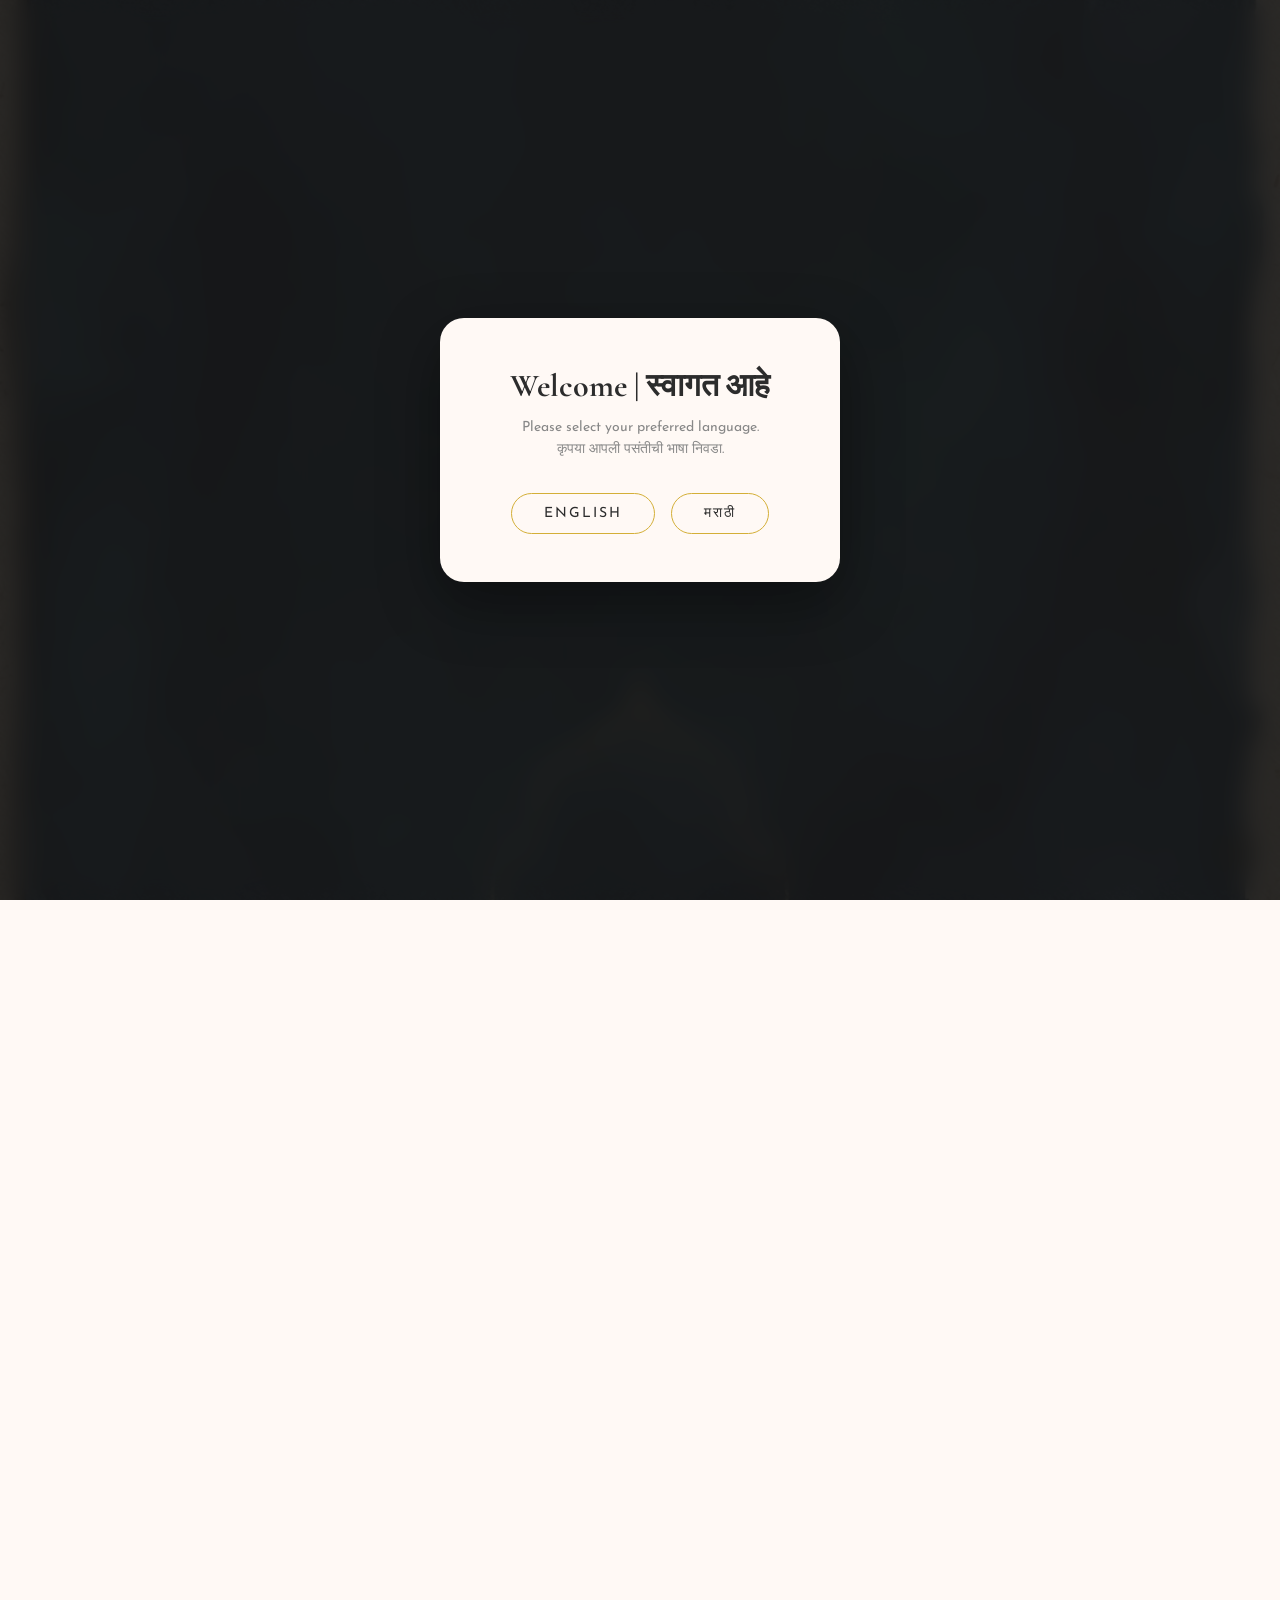
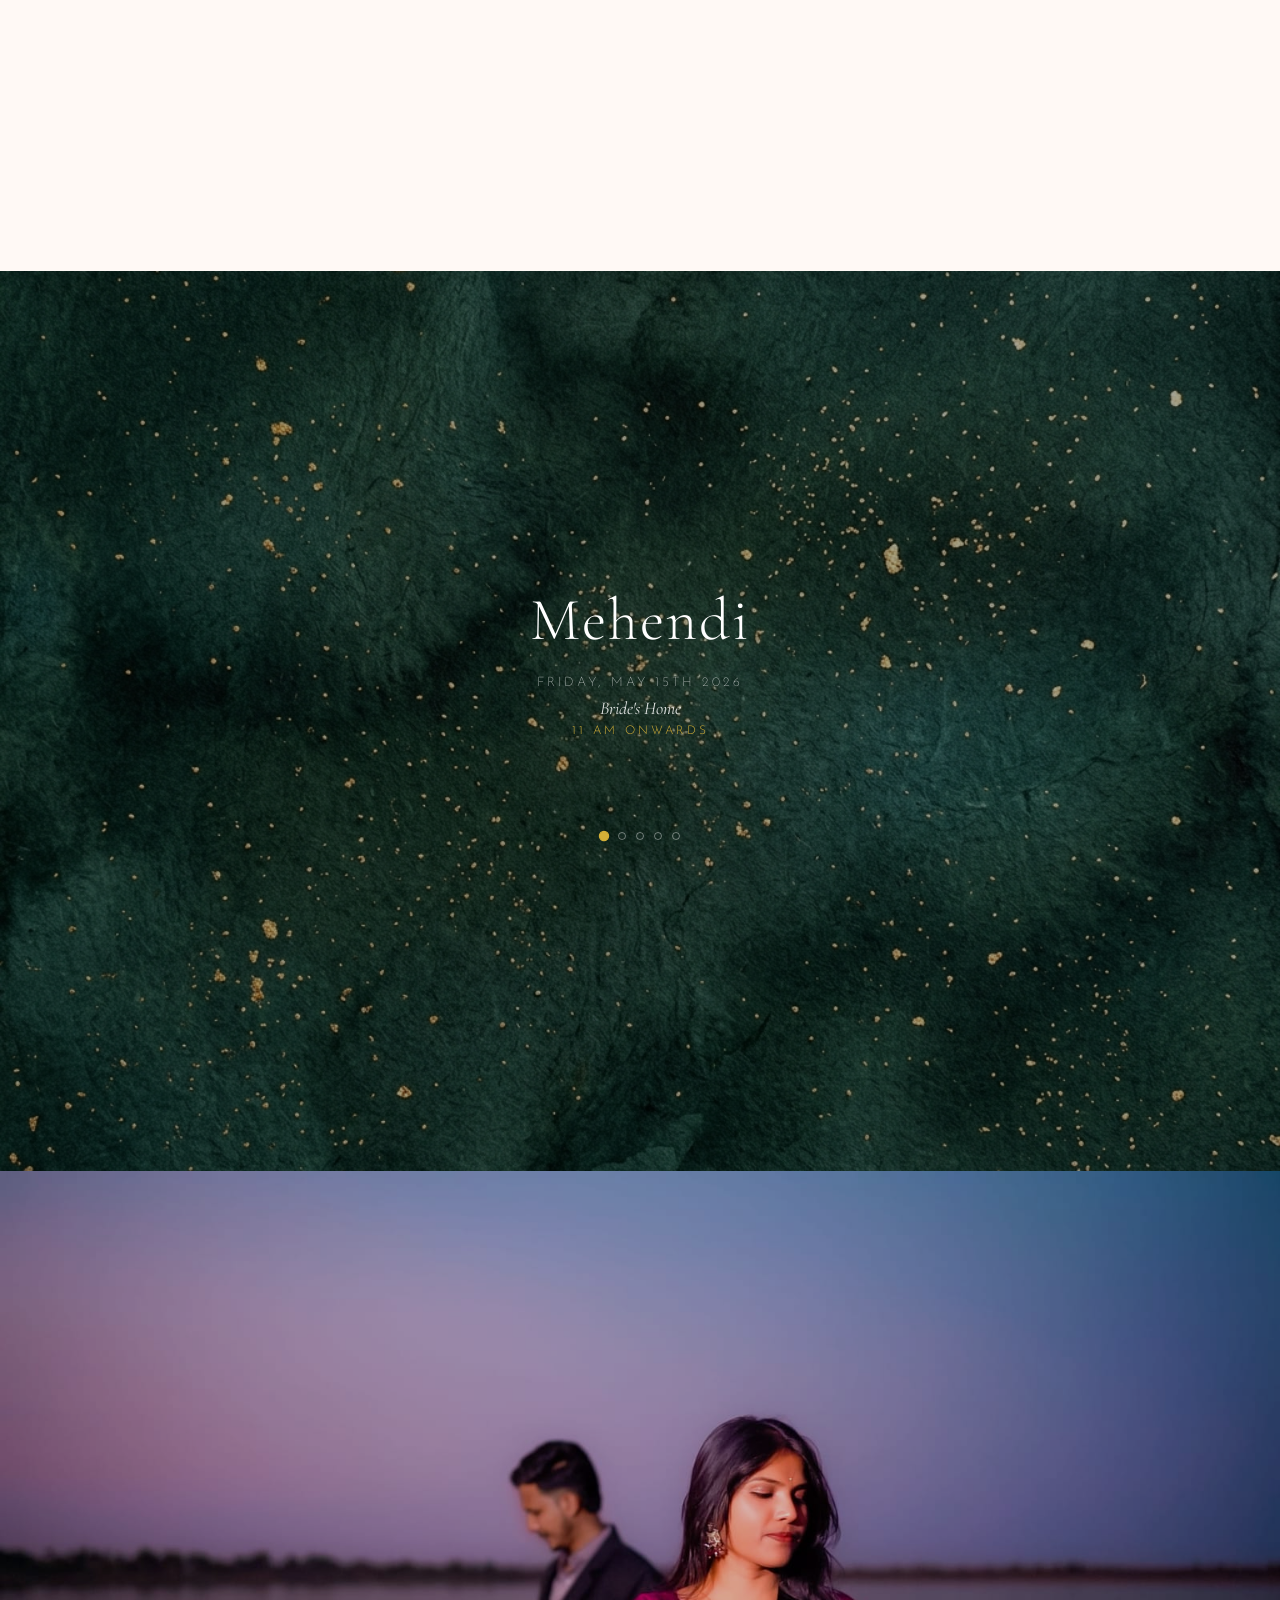
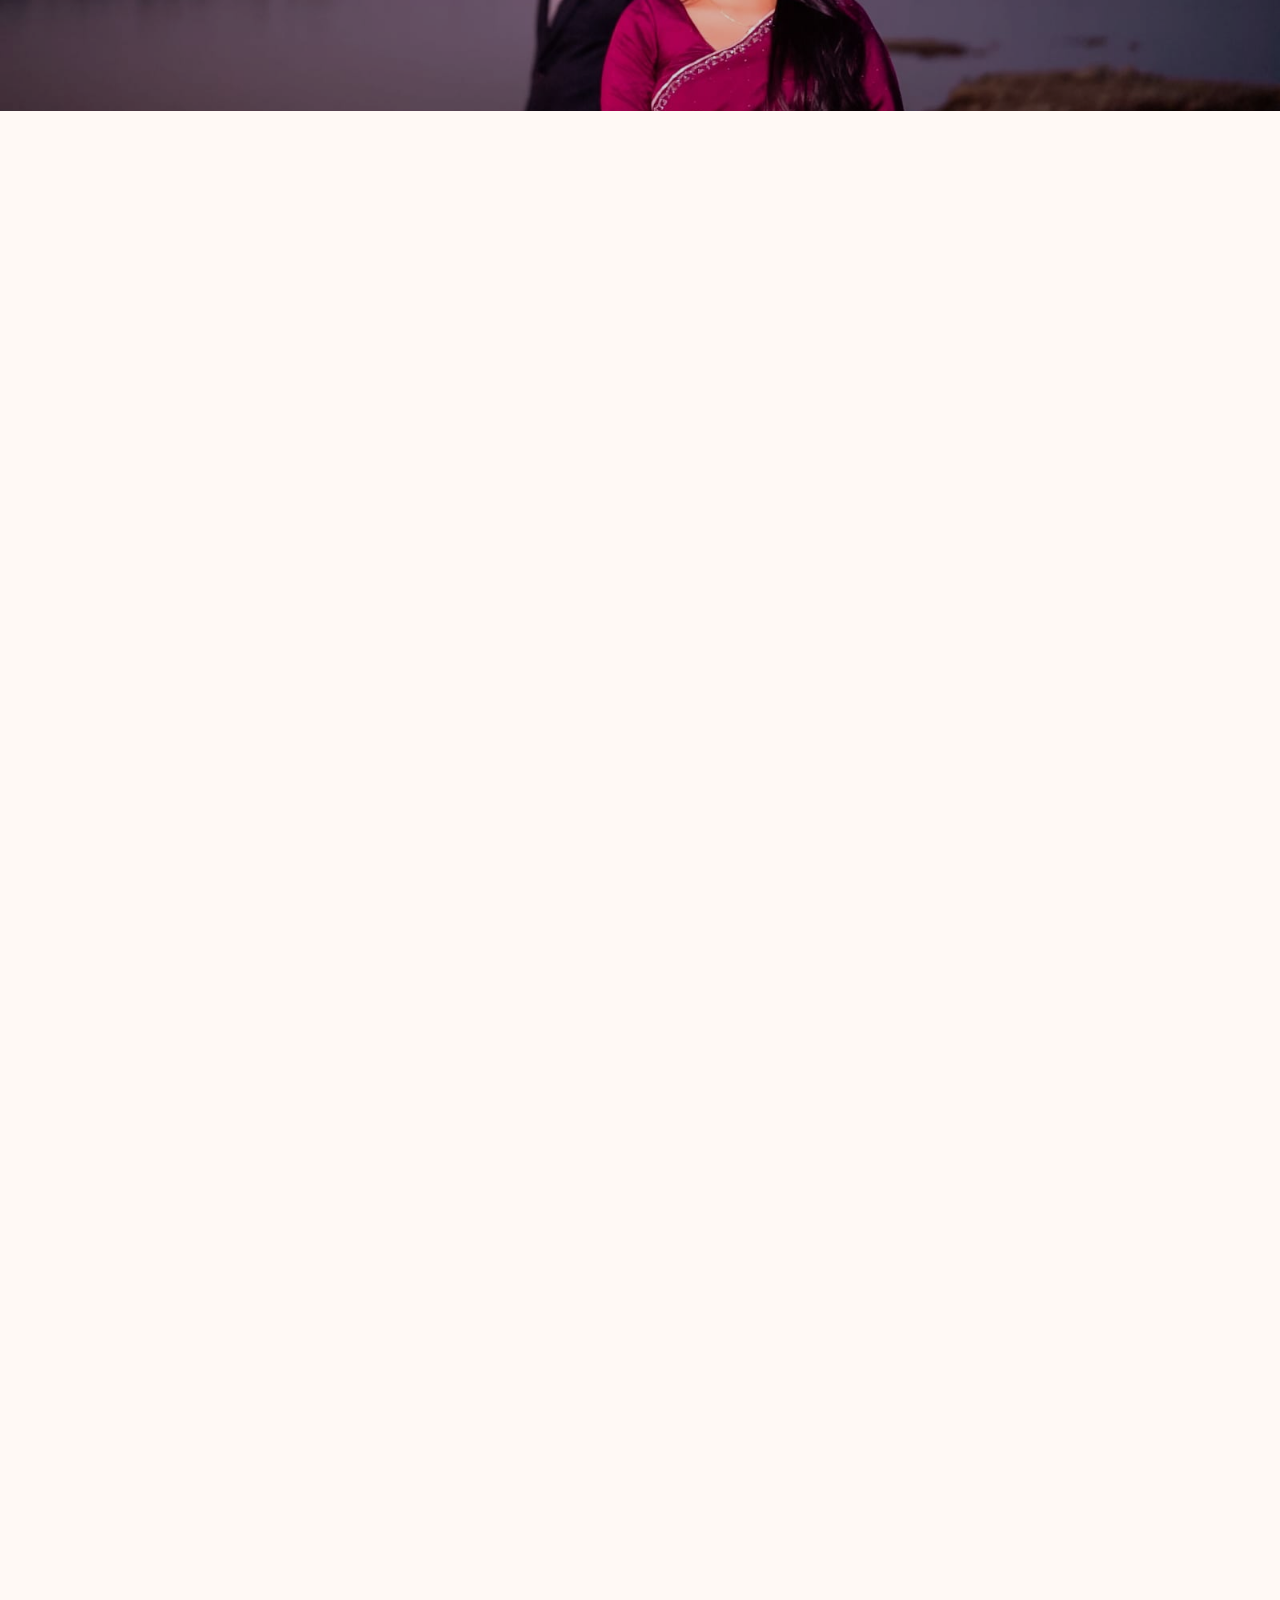
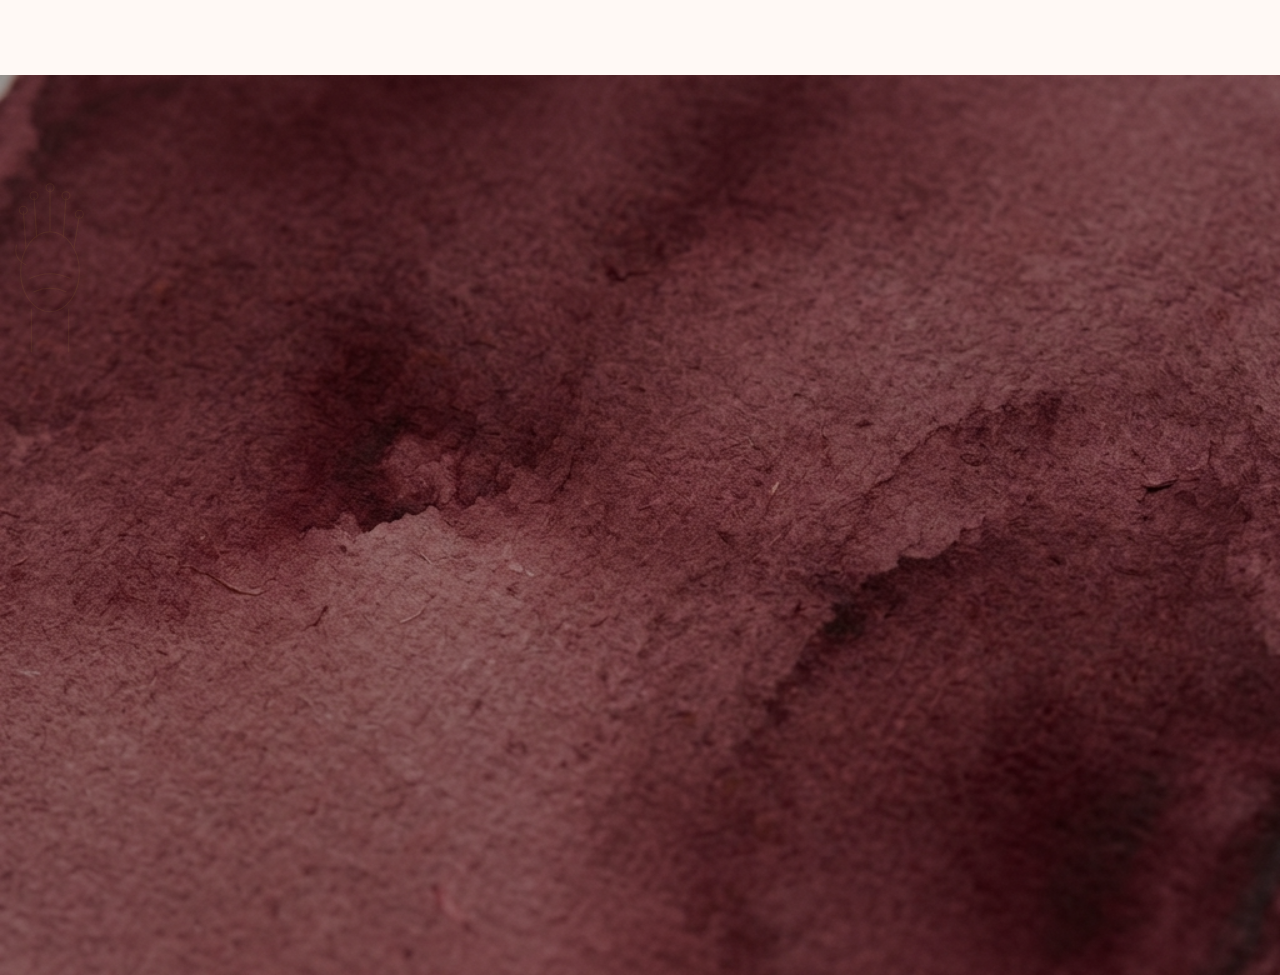
==== commit d26bd3c6: "initial" ====
--- a/index.html
+++ b/index.html
@@ -11,6 +11,18 @@
     <link rel="stylesheet" href="css/style.css">
 </head>
 <body>
+
+    <!-- Language Popup Overlay -->
+    <div id="language-popup" class="language-popup" aria-hidden="false">
+        <div class="language-popup__content">
+            <h2 class="language-popup__title">Welcome | स्वागत आहे</h2>
+            <p class="language-popup__desc">Please select your preferred language. <br> कृपया आपली पसंतीची भाषा निवडा.</p>
+            <div class="language-popup__buttons">
+                <button class="lang-btn" data-lang="en">English</button>
+                <button class="lang-btn" data-lang="mr">मराठी</button>
+            </div>
+        </div>
+    </div>
 
     <!-- Floating Petals -->
     <div id="petals-container" aria-hidden="true"></div>
@@ -118,21 +130,21 @@
                 </svg>
             </div>
 
-            <p class="hero__blessings anim-up" data-delay="0">With the blessings of our beloved families</p>
+            <p class="hero__blessings anim-up" data-delay="0" data-i18n="hero_blessings">With the blessings of our beloved families</p>
 
             <div class="hero__family anim-up" data-delay="1">
-                <p class="hero__parents">Ashok Zagade &amp; Maya Zagade</p>
+                <p class="hero__parents" data-i18n="hero_parents_1">Ashok Zagade &amp; Maya Zagade</p>
                 <span class="hero__divider-line"></span>
-                <p class="hero__parents">Prafull Kamble &amp; Shukla Kamble</p>
-            </div>
-
-            <p class="hero__invite-label anim-up" data-delay="2">INVITE YOU</p>
-            <p class="hero__invite-sub anim-up" data-delay="2">to join us in the wedding celebrations of</p>
+                <p class="hero__parents" data-i18n="hero_parents_2">Prafull Kamble &amp; Shukla Kamble</p>
+            </div>
+
+            <p class="hero__invite-label anim-up" data-delay="2" data-i18n="hero_invite_label">INVITE YOU</p>
+            <p class="hero__invite-sub anim-up" data-delay="2" data-i18n="hero_invite_sub">to join us in the wedding celebrations of</p>
 
             <h1 class="hero__names anim-up" data-delay="3">
-                <span class="hero__name">Neha</span>
-                <span class="hero__amp">&amp;</span>
-                <span class="hero__name">Pranit</span>
+                <span class="hero__name" data-i18n="hero_name_bride">Neha</span>
+                <span class="hero__amp" data-i18n="hero_amp">&amp;</span>
+                <span class="hero__name" data-i18n="hero_name_groom">Pranit</span>
             </h1>
         </div>
 
@@ -149,9 +161,9 @@
             <img src="images/couple-1.png" alt="Neha & Pranit" class="couple__photo reveal-el" loading="lazy">
         </div>
         <div class="couple__text reveal-el">
-            <p class="label">meet the</p>
-            <h2 class="heading-display">bride <em>&amp;</em> groom</h2>
-            <p class="body-copy">We are both so delighted that you are able to join us in celebrating what we hope will be one of the happiest days of our lives. The affection shown to us by so many people has been incredibly moving, and has touched us both deeply. We look forward to seeing you at the wedding.</p>
+            <p class="label" data-i18n="couple_label">meet the</p>
+            <h2 class="heading-display"><span data-i18n="couple_heading_bride">bride</span> <em data-i18n="couple_heading_amp">&amp;</em> <span data-i18n="couple_heading_groom">groom</span></h2>
+            <p class="body-copy" data-i18n="couple_desc">We are both so delighted that you are able to join us in celebrating what we hope will be one of the happiest days of our lives. The affection shown to us by so many people has been incredibly moving, and has touched us both deeply. We look forward to seeing you at the wedding.</p>
         </div>
     </section>
 
@@ -163,38 +175,38 @@
         <div class="screen__overlay"></div>
 
         <div class="events__content">
-            <p class="label label--light reveal-el">On the following events</p>
+            <p class="label label--light reveal-el" data-i18n="events_label">On the following events</p>
 
             <div class="events__carousel" id="eventsCarousel">
                 <div class="event-slide active" data-index="0">
-                    <h3 class="event__name">Mehendi</h3>
-                    <p class="event__date">Friday, May 15th 2026</p>
-                    <p class="event__venue">Bride's Home</p>
-                    <p class="event__time">11 AM Onwards</p>
+                    <h3 class="event__name" data-i18n="event_mehendi">Mehendi</h3>
+                    <p class="event__date" data-i18n="event_mehendi_date">Friday, May 15th 2026</p>
+                    <p class="event__venue" data-i18n="event_mehendi_venue">Bride's Home</p>
+                    <p class="event__time" data-i18n="event_mehendi_time">11 AM Onwards</p>
                 </div>
                 <div class="event-slide" data-index="1">
-                    <h3 class="event__name">Sangeet</h3>
-                    <p class="event__date">Saturday, May 16th 2026</p>
-                    <p class="event__venue">Gyandev Mangal Karyalaya</p>
-                    <p class="event__time">6 PM Onwards</p>
+                    <h3 class="event__name" data-i18n="event_sangeet">Sangeet</h3>
+                    <p class="event__date" data-i18n="event_sangeet_date">Saturday, May 16th 2026</p>
+                    <p class="event__venue" data-i18n="event_sangeet_venue">Gyandev Mangal Karyalaya</p>
+                    <p class="event__time" data-i18n="event_sangeet_time">6 PM Onwards</p>
                 </div>
                 <div class="event-slide" data-index="2">
-                    <h3 class="event__name">Engagement</h3>
-                    <p class="event__date">Saturday, May 16th 2026</p>
-                    <p class="event__venue">Gyandev Mangal Karyalaya</p>
-                    <p class="event__time">7 PM Onwards</p>
+                    <h3 class="event__name" data-i18n="event_engagement">Engagement</h3>
+                    <p class="event__date" data-i18n="event_engagement_date">Saturday, May 16th 2026</p>
+                    <p class="event__venue" data-i18n="event_engagement_venue">Gyandev Mangal Karyalaya</p>
+                    <p class="event__time" data-i18n="event_engagement_time">7 PM Onwards</p>
                 </div>
                 <div class="event-slide" data-index="3">
-                    <h3 class="event__name">Haldi</h3>
-                    <p class="event__date">Saturday, May 16th 2026</p>
-                    <p class="event__venue">Gyandev Mangal Karyalaya</p>
-                    <p class="event__time">8 PM Onwards</p>
+                    <h3 class="event__name" data-i18n="event_haldi">Haldi</h3>
+                    <p class="event__date" data-i18n="event_haldi_date">Saturday, May 16th 2026</p>
+                    <p class="event__venue" data-i18n="event_haldi_venue">Gyandev Mangal Karyalaya</p>
+                    <p class="event__time" data-i18n="event_haldi_time">8 PM Onwards</p>
                 </div>
                 <div class="event-slide" data-index="4">
-                    <h3 class="event__name">Mangal Parinay</h3>
-                    <p class="event__date">Sunday, May 17th 2026</p>
-                    <p class="event__venue">Gyandev Mangal Karyalaya</p>
-                    <p class="event__time">12:45 PM</p>
+                    <h3 class="event__name" data-i18n="event_mangal_parinay">Mangal Parinay</h3>
+                    <p class="event__date" data-i18n="event_mangal_parinay_date">Sunday, May 17th 2026</p>
+                    <p class="event__venue" data-i18n="event_mangal_parinay_venue">Gyandev Mangal Karyalaya</p>
+                    <p class="event__time" data-i18n="event_mangal_parinay_time">12:45 PM</p>
                 </div>
             </div>
 
@@ -208,7 +220,7 @@
 
             <a href="https://share.google/0qYRnwXA4WcKSzz0n" target="_blank" rel="noopener" class="event__map-btn reveal-el">
                 <svg width="14" height="14" viewBox="0 0 24 24" fill="currentColor"><path d="M12 2C8.13 2 5 5.13 5 9c0 5.25 7 13 7 13s7-7.75 7-13c0-3.87-3.13-7-7-7zm0 9.5c-1.38 0-2.5-1.12-2.5-2.5S10.62 6.5 12 6.5s2.5 1.12 2.5 2.5S13.38 11.5 12 11.5z"/></svg>
-                See the route
+                <span data-i18n="event_map_btn">See the route</span>
             </a>
         </div>
     </section>
@@ -226,16 +238,16 @@
          ═══════════════════════════════════════════ -->
     <section class="screen screen--rsvp" id="rsvp">
         <div class="rsvp__content">
-            <p class="label reveal-el">Please</p>
-            <h2 class="heading-display reveal-el" style="margin-bottom: 16px;">RSVP</h2>
-            <p class="body-copy reveal-el" style="max-width: 340px; margin: 0 auto 36px;">We would be honoured by your gracious presence as we celebrate this joyous occasion.</p>
+            <p class="label reveal-el" data-i18n="rsvp_label">Please</p>
+            <h2 class="heading-display reveal-el" style="margin-bottom: 16px;" data-i18n="rsvp_heading">RSVP</h2>
+            <p class="body-copy reveal-el" style="max-width: 340px; margin: 0 auto 36px;" data-i18n="rsvp_desc">We would be honoured by your gracious presence as we celebrate this joyous occasion.</p>
 
             <a href="#" id="rsvp-btn" class="whatsapp-btn reveal-el">
                 <svg viewBox="0 0 24 24" width="18" height="18" fill="#fff"><path d="M17.472 14.382c-.297-.149-1.758-.867-2.03-.967-.273-.099-.471-.148-.67.15-.197.297-.767.966-.94 1.164-.173.199-.347.223-.644.075-.297-.15-1.255-.463-2.39-1.475-.883-.788-1.48-1.761-1.653-2.059-.173-.297-.018-.458.13-.606.134-.133.298-.347.446-.52.149-.174.198-.298.298-.497.099-.198.05-.371-.025-.52-.075-.149-.669-1.612-.916-2.207-.242-.579-.487-.5-.669-.51-.173-.008-.371-.01-.57-.01-.198 0-.52.074-.792.372-.272.297-1.04 1.016-1.04 2.479 0 1.462 1.065 2.875 1.213 3.074.149.198 2.096 3.2 5.077 4.487.709.306 1.262.489 1.694.625.712.227 1.36.195 1.871.118.571-.085 1.758-.719 2.006-1.413.248-.694.248-1.289.173-1.413-.074-.124-.272-.198-.57-.347m-5.421 7.403h-.004a9.87 9.87 0 01-5.031-1.378l-.361-.214-3.741.982.998-3.648-.235-.374a9.86 9.86 0 01-1.51-5.26c.001-5.45 4.436-9.884 9.888-9.884 2.64 0 5.122 1.03 6.988 2.898a9.825 9.825 0 012.893 6.994c-.003 5.45-4.437 9.884-9.885 9.884m8.413-18.297A11.815 11.815 0 0012.05 0C5.495 0 .16 5.335.157 11.892c0 2.096.547 4.142 1.588 5.945L.057 24l6.305-1.654a11.882 11.882 0 005.683 1.448h.005c6.554 0 11.89-5.335 11.893-11.893a11.821 11.821 0 00-3.48-8.413z"/></svg>
-                Message on WhatsApp
+                <span data-i18n="rsvp_btn">Message on WhatsApp</span>
             </a>
 
-            <p class="rsvp__call reveal-el">or call <strong>+91 9529822207</strong></p>
+            <p class="rsvp__call reveal-el"><span data-i18n="rsvp_call">or call</span> <strong>+91 9529822207</strong></p>
         </div>
     </section>
 
@@ -244,30 +256,30 @@
          ═══════════════════════════════════════════ -->
     <section class="screen screen--info" id="info">
         <div class="info__content">
-            <p class="label reveal-el">Things to know</p>
-            <p class="body-copy reveal-el" style="max-width:380px; margin: 8px auto 40px;">To help you feel at ease and enjoy every moment of the celebrations, here are a few thoughtful details.</p>
+            <p class="label reveal-el" data-i18n="info_label">Things to know</p>
+            <p class="body-copy reveal-el" style="max-width:380px; margin: 8px auto 40px;" data-i18n="info_desc">To help you feel at ease and enjoy every moment of the celebrations, here are a few thoughtful details.</p>
 
             <div class="info__grid">
                 <div class="info__card reveal-el">
                     <div class="info__icon">📸</div>
-                    <h4 class="info__title">Shared Gallery</h4>
-                    <p class="info__desc">Upload & view candid photos from all ceremonies in our shared album.</p>
-                    <a href="#" id="drive-link" class="info__link" target="_blank" rel="noopener">Open Google Drive →</a>
+                    <h4 class="info__title" data-i18n="info_gallery_title">Shared Gallery</h4>
+                    <p class="info__desc" data-i18n="info_gallery_desc">Upload & view candid photos from all ceremonies in our shared album.</p>
+                    <a href="#" id="drive-link" class="info__link" target="_blank" rel="noopener" data-i18n="info_gallery_link">Open Google Drive →</a>
                 </div>
                 <div class="info__card reveal-el">
                     <div class="info__icon">📍</div>
-                    <h4 class="info__title">Venue</h4>
-                    <p class="info__desc">Gyandev Mangal Karyalaya, Ring Rd, Walmiki Nagar, Khadgaon, Maharashtra 413531</p>
+                    <h4 class="info__title" data-i18n="info_venue_title">Venue</h4>
+                    <p class="info__desc" data-i18n="info_venue_desc">Gyandev Mangal Karyalaya, Ring Rd, Walmiki Nagar, Khadgaon, Maharashtra 413531</p>
                 </div>
                 <div class="info__card reveal-el">
                     <div class="info__icon">👔</div>
-                    <h4 class="info__title">Dress Code</h4>
-                    <p class="info__desc">Traditional / Semi-formal. Wear your finest ethnic wear!</p>
+                    <h4 class="info__title" data-i18n="info_dress_title">Dress Code</h4>
+                    <p class="info__desc" data-i18n="info_dress_desc">Traditional / Semi-formal. Wear your finest ethnic wear!</p>
                 </div>
                 <div class="info__card reveal-el">
                     <div class="info__icon">🅿️</div>
-                    <h4 class="info__title">Parking</h4>
-                    <p class="info__desc">Ample parking is available at the venue for all guests.</p>
+                    <h4 class="info__title" data-i18n="info_parking_title">Parking</h4>
+                    <p class="info__desc" data-i18n="info_parking_desc">Ample parking is available at the venue for all guests.</p>
                 </div>
             </div>
         </div>
@@ -310,33 +322,33 @@
         </div>
 
         <div class="closing__content">
-            <p class="label label--light reveal-el">The countdown begins</p>
+            <p class="label label--light reveal-el" data-i18n="closing_label">The countdown begins</p>
 
             <div class="countdown reveal-el">
                 <div class="countdown__unit">
                     <span class="countdown__num" id="days">00</span>
-                    <span class="countdown__label">Days</span>
+                    <span class="countdown__label" data-i18n="closing_days">Days</span>
                 </div>
                 <span class="countdown__sep">:</span>
                 <div class="countdown__unit">
                     <span class="countdown__num" id="hours">00</span>
-                    <span class="countdown__label">Hours</span>
+                    <span class="countdown__label" data-i18n="closing_hours">Hours</span>
                 </div>
                 <span class="countdown__sep">:</span>
                 <div class="countdown__unit">
                     <span class="countdown__num" id="minutes">00</span>
-                    <span class="countdown__label">Mins</span>
+                    <span class="countdown__label" data-i18n="closing_mins">Mins</span>
                 </div>
                 <span class="countdown__sep">:</span>
                 <div class="countdown__unit">
                     <span class="countdown__num" id="seconds">00</span>
-                    <span class="countdown__label">Secs</span>
-                </div>
-            </div>
-
-            <p class="closing__msg reveal-el">Our families are excited that you are able to join us in celebrating what we hope will be one of the happiest days of our lives.</p>
-
-            <h2 class="closing__names reveal-el">Neha <em>&amp;</em> Pranit</h2>
+                    <span class="countdown__label" data-i18n="closing_secs">Secs</span>
+                </div>
+            </div>
+
+            <p class="closing__msg reveal-el" data-i18n="closing_msg">Our families are excited that you are able to join us in celebrating what we hope will be one of the happiest days of our lives.</p>
+
+            <h2 class="closing__names reveal-el"><span data-i18n="hero_name_bride">Neha</span> <em data-i18n="hero_amp">&amp;</em> <span data-i18n="hero_name_groom">Pranit</span></h2>
 
             <!-- Ashoka Chakra in footer -->
             <div class="closing__chakra reveal-el" aria-hidden="true">
@@ -376,6 +388,7 @@
         </div>
     </section>
 
+    <script src="js/i18n.js"></script>
     <script src="js/config.js"></script>
     <script src="js/script.js"></script>
 </body>
--- a/css/style.css
+++ b/css/style.css
@@ -195,3 +195,14 @@
   .petal { display:none !important; }
   .anim-up, .reveal-el { opacity:1 !important; transform:none !important; }
 }
+
+/* ══════ LANGUAGE POPUP ══════ */
+.language-popup { position:fixed; inset:0; background:rgba(26, 26, 26, 0.85); backdrop-filter:blur(12px); z-index:9999; display:flex; justify-content:center; align-items:center; opacity:0; pointer-events:none; transition:opacity 0.5s ease; }
+.language-popup[aria-hidden="false"] { opacity:1; pointer-events:all; }
+.language-popup__content { background:var(--cream); padding:48px 40px; border-radius:24px; text-align:center; max-width:90%; width:400px; box-shadow:0 20px 60px rgba(0,0,0,0.4); transform:translateY(20px); transition:transform 0.5s ease; }
+.language-popup[aria-hidden="false"] .language-popup__content { transform:translateY(0); }
+.language-popup__title { font-family:var(--ff-display); font-size:32px; color:var(--text); margin-bottom:12px; }
+.language-popup__desc { font-family:var(--ff-sans); font-size:14px; color:var(--muted); margin-bottom:32px; line-height:1.6; }
+.language-popup__buttons { display:flex; gap:16px; justify-content:center; }
+.lang-btn { font-family:var(--ff-sans); font-size:14px; text-transform:uppercase; letter-spacing:2px; padding:12px 32px; border:1px solid var(--gold); background:transparent; color:var(--text); border-radius:50px; cursor:pointer; transition:all 0.3s ease; }
+.lang-btn:hover { background:var(--gold); color:#fff; }
